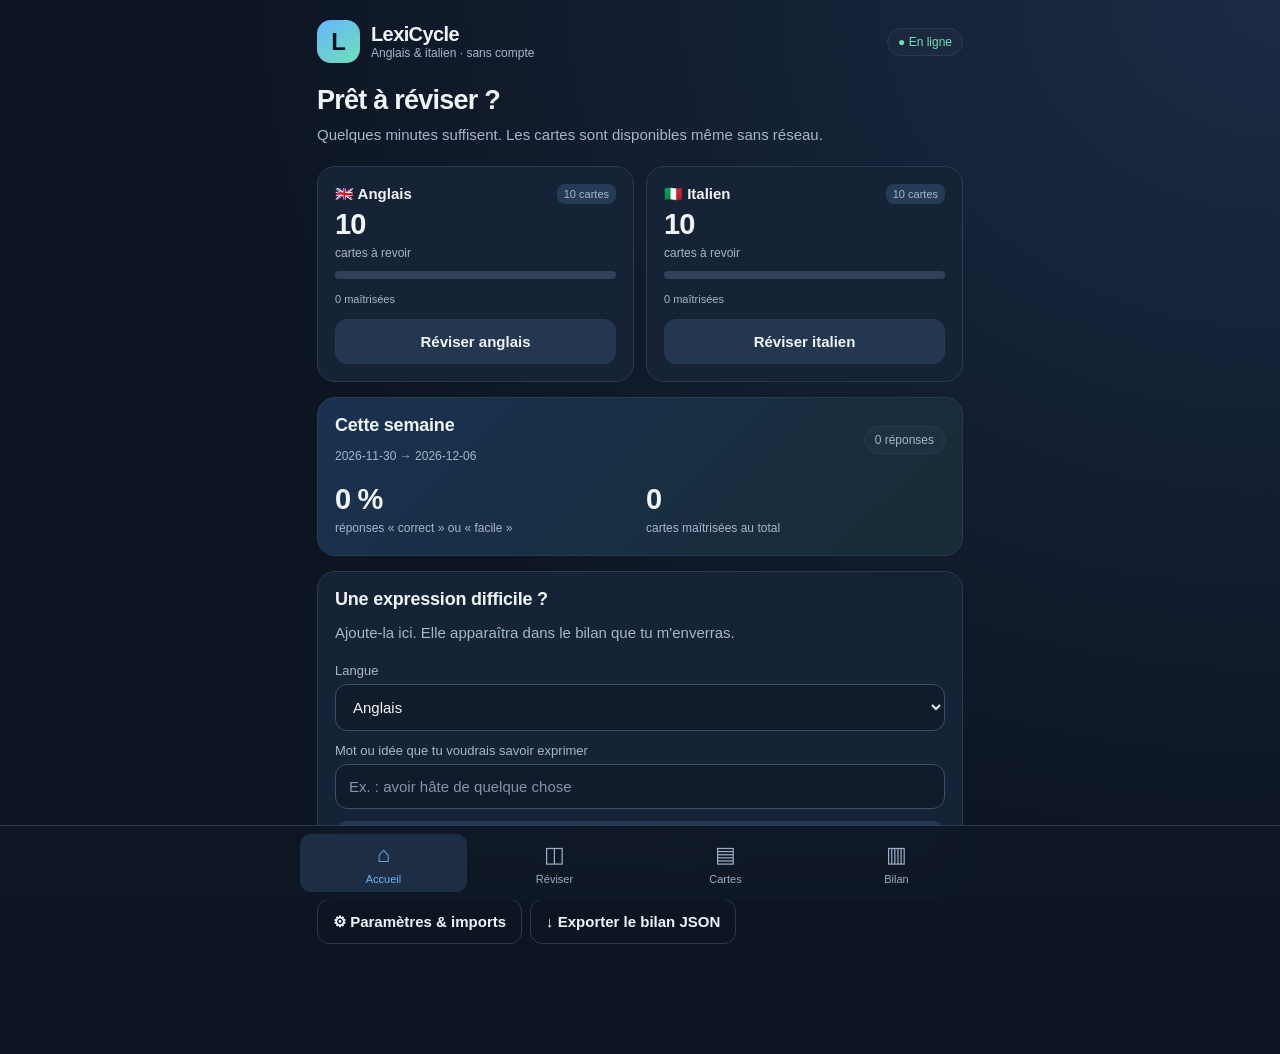
==== index.html @ ca21e8fa "V1" ====
<!doctype html>
<html lang="fr">
<head>
<meta charset="utf-8">
<meta name="viewport"
 content="width=device-width,initial-scale=1,viewport-fit=cover">
<meta name="theme-color" content="#0d1523">
<meta name="apple-mobile-web-app-capable" content="yes">
<meta name="apple-mobile-web-app-title" content="LexiCycle">
<meta name="lexicycle-version" content="1.2-autonome">

<link rel="manifest" href="./manifest.webmanifest">
<link rel="apple-touch-icon"
 href="./icons/apple-touch-icon.png">

<title>LexiCycle</title>

<style>
:root{color-scheme:dark;--bg:#0d1523;--panel:#162235;--panel2:#1d2b40;--line:#2b3a50;--text:#f1f5fa;--muted:#a7b6ca;--en:#66b5ff;--it:#6fe0b7;--gold:#f2c875;--red:#ff9198;--radius:18px;font-family:-apple-system,BlinkMacSystemFont,"Segoe UI",sans-serif}
*{box-sizing:border-box}html{min-height:100%;background:var(--bg)}body{margin:0;min-height:100vh;color:var(--text);background:radial-gradient(ellipse at top right,#1b2b44 0%,var(--bg) 58%);font-size:15px;-webkit-tap-highlight-color:transparent}button,input,textarea,select{font:inherit}button{cursor:pointer}button:disabled{opacity:.45;cursor:not-allowed}a{color:var(--en)}.loading{text-align:center;padding:80px 12px}.shell{width:min(680px,100%);margin:auto;padding:20px 17px calc(110px + env(safe-area-inset-bottom))}.top{display:flex;align-items:center;justify-content:space-between;gap:12px;margin-bottom:22px}.brand{display:flex;align-items:center;gap:11px}.mark{display:grid;place-items:center;width:43px;height:43px;border-radius:14px;background:linear-gradient(145deg,var(--en),var(--it));color:#0d1523;font-size:24px;font-weight:900}.brand-name{font-size:20px;font-weight:800;letter-spacing:-.6px}.small{font-size:12px;color:var(--muted)}.pill,.tag{border:1px solid var(--line);border-radius:999px;padding:6px 10px;font-size:12px;color:var(--muted);background:rgba(255,255,255,.025)}.pill.online{color:var(--it)}.pill.offline{color:var(--gold)}h1{font-size:27px;letter-spacing:-.75px;line-height:1.15;margin:0 0 8px}h2{font-size:18px;margin:0 0 12px;letter-spacing:-.2px}h3{font-size:15px;margin:0 0 8px}.sub{color:var(--muted);line-height:1.5;margin:0 0 19px}.card{border:1px solid var(--line);border-radius:var(--radius);background:var(--panel);padding:17px;margin-bottom:15px}.card.soft{background:var(--panel2)}.card.accent{background:linear-gradient(135deg,#1a3151,#172c35)}.row{display:flex;align-items:center;justify-content:space-between;gap:10px}.row.wrap{flex-wrap:wrap}.stack{display:grid;gap:10px}.grid2{display:grid;grid-template-columns:repeat(2,minmax(0,1fr));gap:12px}.metric{font-size:29px;font-weight:800;letter-spacing:-.8px;margin:4px 0}.caption{font-size:12px;color:var(--muted);line-height:1.45}.muted{color:var(--muted)}.en{color:var(--en)}.it{color:var(--it)}.gold{color:var(--gold)}.danger{color:var(--red)}.mt{margin-top:14px}.mb{margin-bottom:14px}.progress{height:8px;border-radius:999px;background:#314158;overflow:hidden;margin-top:9px}.progress>div{height:100%;border-radius:999px;background:linear-gradient(90deg,var(--en),var(--it));transition:width .25s}.btn{display:inline-flex;justify-content:center;align-items:center;gap:8px;border:1px solid var(--line);border-radius:12px;padding:12px 15px;background:#243751;color:var(--text);font-weight:700;text-decoration:none;min-height:45px}.btn.primary{background:linear-gradient(105deg,#66b5ff,#70d9bc);border:0;color:#102033}.btn.ghost{background:transparent}.btn.red{border-color:#70404a;color:var(--red);background:#311d29}.btn.full{width:100%}.btn.small{padding:8px 10px;min-height:34px;font-size:12px;border-radius:9px}.seg{display:flex;gap:5px;background:#111d2e;border:1px solid var(--line);padding:5px;border-radius:14px;margin-bottom:16px}.seg button{flex:1;border:0;border-radius:10px;background:none;color:var(--muted);font-size:13px;font-weight:650;padding:10px 4px}.seg button.active{background:#2d435e;color:var(--text)}.nav{position:fixed;z-index:20;bottom:0;left:0;right:0;display:flex;justify-content:center;background:rgba(15,23,37,.96);border-top:1px solid var(--line);padding:8px max(9px,env(safe-area-inset-left)) calc(8px + env(safe-area-inset-bottom)) max(9px,env(safe-area-inset-right));backdrop-filter:blur(18px)}.nav-inner{width:min(680px,100%);display:grid;grid-template-columns:repeat(4,1fr);gap:4px}.nav button{border:0;background:none;color:#9dafc6;display:grid;justify-items:center;gap:3px;padding:7px 1px;font-size:11px;border-radius:11px}.nav button.active{color:var(--en);background:#1c2d44}.nav .ni{font-size:22px;line-height:1.3}.study-front{display:grid;place-items:center;text-align:center;min-height:240px;border:1px solid #40556f;background:linear-gradient(145deg,#243959,#1c3047);padding:26px 17px;border-radius:20px;margin-bottom:15px}.study-front .prompt{font-size:clamp(21px,5.5vw,29px);font-weight:780;line-height:1.3;overflow-wrap:anywhere}.study-front .answer{font-size:clamp(19px,5vw,26px);font-weight:730;color:var(--it);line-height:1.3}.example{font-style:italic;color:var(--muted);font-size:14px;line-height:1.5}.rating{display:grid;grid-template-columns:repeat(4,1fr);gap:7px}.rating button{min-height:56px;padding:6px 2px;display:grid;place-items:center;gap:3px;font-size:12px}.rating .r0{border-color:#b15d66;color:#ffc4c5}.rating .r1{border-color:#9c774d;color:#ffe0a4}.rating .r2{border-color:#467cba;color:#cbe6ff}.rating .r3{border-color:#409278;color:#b8f8df}input,textarea,select{display:block;width:100%;background:#101b2c;border:1px solid #3a506c;color:var(--text);border-radius:12px;padding:13px;outline:none}input:focus,textarea:focus,select:focus{border-color:var(--en)}input::placeholder,textarea::placeholder{color:#8495ab}textarea{resize:vertical;min-height:70px}label{display:block;font-size:13px;color:var(--muted);margin-bottom:6px}.field{margin:0 0 12px}.list-card{padding:12px 0;border-bottom:1px solid var(--line);display:flex;gap:10px;justify-content:space-between;align-items:flex-start}.list-card:last-child{border-bottom:0}.list-card strong{display:block;font-size:14px}.list-card .caption{margin-top:4px}.badge{font-size:11px;border-radius:8px;padding:4px 7px;background:#263b55;color:var(--muted);white-space:nowrap}.bar{height:7px;background:#34465b;border-radius:10px;overflow:hidden;margin-top:6px}.bar>div{height:100%;background:var(--it)}.notice{font-size:13px;line-height:1.55;color:var(--muted);border-left:3px solid #5b91b9;padding:7px 11px;background:#17263a;border-radius:0 9px 9px 0;margin:12px 0}.notice.success{border-left-color:var(--it)}.notice.error{border-left-color:var(--red);color:#ffc3c8}.empty{text-align:center;padding:40px 14px;color:var(--muted)}.empty strong{display:block;color:var(--text);margin-bottom:9px}.thin{border:0;border-top:1px solid var(--line);margin:15px 0}.actions{display:flex;flex-wrap:wrap;gap:8px}.spaced{margin-bottom:20px}.spaced p{line-height:1.6;margin:7px 0 0}.tiny{font-size:11px;color:var(--muted)}code{background:#26384d;padding:2px 5px;border-radius:4px;font-size:12px}.file-input{display:none}button:focus-visible{outline:2px solid var(--en);outline-offset:3px}@media (max-width:390px){.shell{padding-left:12px;padding-right:12px}.card{padding:14px}.rating{gap:4px}.rating button{font-size:11px}.brand-name{font-size:18px}}

</style>
</head>

<body>
<div id="app">
 <main class="loading">Ouverture de LexiCycle…</main>
</div>

<script>
(function () {
  function report(message) {
    var area = document.getElementById('app');

    if (!area ||
        area.textContent.indexOf(
          'Ouverture de LexiCycle'
        ) === -1) return;

    area.innerHTML =
      '<main style="font-family:system-ui;' +
      'margin:auto;padding:26px;max-width:600px;' +
      'color:#f1f5fa">' +
      '<h1>Démarrage impossible</h1>' +
      '<p id="lexi-error"></p>' +
      "<p>Les données locales n'ont pas été effacées.</p>" +
      '</main>';

    document.getElementById(
      'lexi-error'
    ).textContent = message;
  }

  window.addEventListener('error', function(e) {
    report(
      'Erreur JavaScript : ' +
      (e.message || 'inconnue')
    );
  });

  window.addEventListener(
    'unhandledrejection',
    function(e) {
      report(
        'Erreur : ' +
        String(
          (e.reason && e.reason.message) ||
          e.reason || 'inconnue'
        )
      );
    }
  );

  setTimeout(function() {
    report(
      "L'application ne s'est pas initialisée."
    );
  }, 22000);
}());
</script>

<script>
'use strict';
// LexiCycle : aucun appel API, compte, analytique, traceur ni synchronisation.
// Les cartes et les réponses sont conservées UNIQUEMENT dans IndexedDB.
const DB_NAME = 'lexicycle-db';
const DB_VERSION = 1;
const STATE_KEY = 'state';
const SCHEMA = 1;
const LANG = {en:'Anglais',it:'Italien'};
let db, state, screen = 'home', langFilter = 'all', studyCardId = null;
let revealed = false, typedAnswer = '', searchText = '', editId = null, flash = null;
const root = document.getElementById('app');
const stamp = () => new Date().toISOString();
const now = () => Date.now();
const idGen = () => globalThis.crypto?.randomUUID?.() || `card-${Date.now()}-${Math.random().toString(36).slice(2)}`;
const esc = s => String(s ?? '').replace(/[&<>"']/g, c => ({'&':'&amp;','<':'&lt;','>':'&gt;','"':'&quot;',"'":'&#39;'}[c]));
const localDay = d => { const x = new Date(d); return `${x.getFullYear()}-${String(x.getMonth()+1).padStart(2,'0')}-${String(x.getDate()).padStart(2,'0')}`; };
function monday(d=new Date()) { const x=new Date(d); x.setHours(0,0,0,0); x.setDate(x.getDate()-(x.getDay()+6)%7); return x; }
const daysTo = ts => ts <= now() ? 'À revoir' : new Date(ts).toLocaleDateString('fr-CH',{day:'2-digit',month:'short'});
function startupTimeout(promise, ms, operation) {
  return Promise.race([
    promise,
    new Promise((_, reject) =>
      setTimeout(() =>
        reject(new Error(operation + ' : délai dépassé.')),
        ms
      )
    )
  ]);
}
function openDB() { return new Promise((resolve,reject)=>{
  const req=indexedDB.open(DB_NAME,DB_VERSION);
  req.onupgradeneeded=()=>{ if(!req.result.objectStoreNames.contains('storage')) req.result.createObjectStore('storage'); };
  req.onsuccess=()=>resolve(req.result);
  req.onerror=()=>reject(req.error);
}); }
function dbGet(key) { return new Promise((resolve,reject)=>{
  const req=db.transaction('storage','readonly').objectStore('storage').get(key);
  req.onsuccess=()=>resolve(req.result); req.onerror=()=>reject(req.error);
}); }
let writeQueue=Promise.resolve();
function save() {
  const snapshot=structuredClone(state);
  writeQueue=writeQueue.catch(()=>{}).then(()=>new Promise((resolve,reject)=>{
    const tx=db.transaction('storage','readwrite'); tx.objectStore('storage').put(snapshot,STATE_KEY);
    tx.oncomplete=resolve; tx.onerror=()=>reject(tx.error); tx.onabort=()=>reject(tx.error);
  }));
  return writeQueue.catch(e=>{ tell(`Échec de sauvegarde : ${e.message}`,true); throw e; });
}
function createCard(x, created=stamp()) {
  return {id:x.id||idGen(),language:x.language,front:x.front.trim(),back:x.back.trim(),example:(x.example||'').trim(),topic:(x.topic||'Général').trim(),
    createdAt:created,dueAt:0,intervalDays:0,ease:2.5,repetitions:0,lapses:0,lastReviewedAt:null,suspended:false};
}
const starter = [
  ['en','J’avais l’habitude de…','I used to…','I used to play football.','Expressions'],
  ['en','J’aimerais…','I would like to…','I would like to learn Italian.','Expressions'],
  ['en','Ça dépend de…','It depends on…','It depends on the situation.','Expressions'],
  ['en','À mon avis…','In my opinion…','In my opinion, practice matters.','Argumentation'],
  ['en','Même si…','Even though…','Even though it is difficult, I will try.','Connecteurs'],
  ['en','En revanche…','However…','However, there is another problem.','Connecteurs'],
  ['en','Travailler dur','To work hard','You have to work hard.','Expressions'],
  ['en','S’améliorer grâce à la pratique','To improve through practice','You can improve through practice.','Expressions'],
  ['en','Je fais du sport','I do sports','I do sports in my free time.','Vie quotidienne'],
  ['en','J’ai étudié','I have studied','I have studied English for years.','Grammaire'],
  ['it','À mon avis…','Secondo me…','Secondo me, è una buona idea.','Argumentation'],
  ['it','J’aime faire…','Mi piace fare…','Mi piace fare sport.','Vie quotidienne'],
  ['it','Je joue d’un instrument','Suono uno strumento','Suono uno strumento musicale.','Vie quotidienne'],
  ['it','Quand j’étais petit…','Quando ero piccolo…','Quando ero piccolo, giocavo a calcio.','Grammaire'],
  ['it','Même si…','Anche se…','Anche se sono stanco, studio.','Connecteurs'],
  ['it','Cependant…','Tuttavia…','Tuttavia, ci sono dei problemi.','Connecteurs'],
  ['it','J’aimerais…','Vorrei…','Vorrei imparare una lingua.','Expressions'],
  ['it','Je dois étudier','Devo studiare','Domani devo studiare.','Vie quotidienne'],
  ['it','Je préfère…','Preferisco…','Preferisco studiare da solo.','Expressions'],
  ['it','J’ai besoin de…','Ho bisogno di…','Ho bisogno di più tempo.','Expressions']
];
function initialState() { return {
  schemaVersion:SCHEMA,createdAt:stamp(),lastPlanWeek:localDay(monday()),
  cards:starter.map((c,i)=>createCard({id:`starter-${c[0]}-${i}`,language:c[0],front:c[1],back:c[2],example:c[3],topic:c[4]})),
  history:[],requests:[],planHistory:[],preferences:{dailyTarget:15}
}; }
function selectedCards() { return state.cards.filter(c=>langFilter==='all'||c.language===langFilter); }
function dueCards() { return selectedCards().filter(c=>!c.suspended && Number(c.dueAt||0)<=now()).sort((a,b)=>{
  // Les cartes déjà étudiées dues aujourd'hui passent avant les nouvelles.
  const aNew=a.repetitions===0 ? 1:0, bNew=b.repetitions===0 ? 1:0;
  return aNew-bNew || a.dueAt-b.dueAt || a.createdAt.localeCompare(b.createdAt);
}); }
const mastered = c => c.repetitions>=3 && c.intervalDays>=21;
function weeklyHistory() { const start=monday().getTime(); return state.history.filter(h=>Date.parse(h.at)>=start); }
function statsFor(code='all') {
  const cards=state.cards.filter(c=>code==='all'||c.language===code);
  const h=weeklyHistory().filter(e=>code==='all'||e.language===code);
  const success=h.filter(e=>e.rating>=2).length;
  return {cards:cards.filter(c=>!c.suspended).length,due:cards.filter(c=>!c.suspended&&c.dueAt<=now()).length,
    mastered:cards.filter(c=>!c.suspended&&mastered(c)).length,reviews:h.length,success,successRate:h.length?Math.round(100*success/h.length):0,
    newCards:cards.filter(c=>c.repetitions===0&&!c.suspended).length};
}
function tell(message,error=false) { flash={message,error}; render(); }
function eWeek() { const x=monday(); x.setDate(x.getDate()+6); return localDay(x); }
const iconFor = code => code==='en'?'🇬🇧':'🇮🇹';
function segment() { return `<div class="seg" role="group" aria-label="Langue">
  <button data-language="all" class="${langFilter==='all'?'active':''}">Toutes</button>
  <button data-language="en" class="${langFilter==='en'?'active':''}">🇬🇧 Anglais</button>
  <button data-language="it" class="${langFilter==='it'?'active':''}">🇮🇹 Italien</button></div>`; }
function layout(content) {
  root.innerHTML=`<div class="shell"><header class="top"><div class="brand"><div class="mark">L</div><div><div class="brand-name">LexiCycle</div><div class="small">Anglais & italien · sans compte</div></div></div><span class="pill ${navigator.onLine?'online':'offline'}" id="networkStatus">${navigator.onLine?'● En ligne':'● Hors ligne'}</span></header>
  ${flash?`<div class="notice ${flash.error?'error':'success'}">${esc(flash.message)}</div>`:''}
  ${content}</div><nav class="nav"><div class="nav-inner">
  ${[['home','⌂','Accueil'],['study','◫','Réviser'],['library','▤','Cartes'],['stats','▥','Bilan']].map(([name,ico,label])=>`<button data-screen="${name}" class="${screen===name?'active':''}" aria-label="${label}"><span class="ni">${ico}</span>${label}</button>`).join('')}
  </div></nav>`;
}
function render() {
  if (!state) return;
  const content=screen==='editor' ? editorView(state.cards.find(x=>x.id===editId)) : ({home:homeView,study:studyView,library:libraryView,stats:statsView,settings:settingsView}[screen]?.()||homeView());
  layout(content);
}
function homeView() {
  const en=statsFor('en'),it=statsFor('it'),all=statsFor();
  return `<h1>Prêt à réviser ?</h1><p class="sub">Quelques minutes suffisent. Les cartes sont disponibles même sans réseau.</p>
  <div class="grid2">
    ${[['en',en],['it',it]].map(([code,s])=>`<div class="card"><div class="row"><strong>${iconFor(code)} ${LANG[code]}</strong><span class="badge">${s.cards} cartes</span></div><div class="metric">${s.due}</div><div class="caption">cartes à revoir</div><div class="progress"><div style="width:${s.cards?Math.round(s.mastered/s.cards*100):0}%"></div></div><div class="tiny mt">${s.mastered} maîtrisées</div><button class="btn full mt" data-start="${code}" ${s.due?'':'disabled'}>Réviser ${LANG[code].toLowerCase()}</button></div>`).join('')}
  </div>
  <div class="card accent"><div class="row"><div><h2>Cette semaine</h2><div class="caption">${esc(localDay(monday()))} → ${esc(eWeek())}</div></div><span class="pill">${all.reviews} réponses</span></div>
  <div class="grid2 mt"><div><div class="metric">${all.successRate} %</div><div class="caption">réponses « correct » ou « facile »</div></div><div><div class="metric">${all.mastered}</div><div class="caption">cartes maîtrisées au total</div></div></div></div>
  <div class="card"><h2>Une expression difficile ?</h2><p class="sub">Ajoute-la ici. Elle apparaîtra dans le bilan que tu m'enverras.</p>
    <form id="quickRequest"><div class="field"><label for="requestLanguage">Langue</label><select name="language" id="requestLanguage"><option value="en">Anglais</option><option value="it">Italien</option></select></div>
    <div class="field"><label for="requestText">Mot ou idée que tu voudrais savoir exprimer</label><input id="requestText" name="text" maxlength="300" required placeholder="Ex. : avoir hâte de quelque chose"></div>
    <button class="btn full" type="submit">Ajouter à mes difficultés</button></form></div>
  <div class="actions"><button class="btn ghost" data-screen="settings">⚙ Paramètres & imports</button><button class="btn ghost" data-action="downloadReport">↓ Exporter le bilan JSON</button></div>`;
}
function studyView() {
  const options=dueCards();
  let card=state.cards.find(c=>c.id===studyCardId);
  if (!card || card.suspended || card.dueAt>now() || (langFilter!=='all'&&card.language!==langFilter)) { card=options[0];studyCardId=card?.id||null;revealed=false;typedAnswer=''; }
  return `<h1>Réviser</h1><p class="sub">Lis le français, retrouve la phrase dans la langue choisie, puis évalue ta réponse.</p>${segment()}
  ${card?`<div class="row mb"><span class="pill">${iconFor(card.language)} ${LANG[card.language]}</span><span class="pill">${options.length} carte${options.length>1?'s':''} à revoir</span></div>
    <div class="study-front"><div><div class="caption mb">FRANÇAIS → ${card.language==='en'?'ANGLAIS':'ITALIEN'}</div><div class="prompt">${esc(card.front)}</div>
    ${revealed?`<hr class="thin"><div class="answer">${esc(card.back)}</div>${card.example?`<p class="example">${esc(card.example)}</p>`:''}`:''}</div></div>
    ${!revealed?`<div class="field"><label for="attempt">Ta proposition (facultatif, non envoyée)</label><input autocomplete="off" autocapitalize="sentences" id="attempt" placeholder="Écris ou formule ta réponse mentalement…" value="${esc(typedAnswer)}"></div>
    <button class="btn primary full" data-action="reveal">Voir la réponse</button>`:
    `${typedAnswer?`<div class="notice">Ta proposition : <strong>${esc(typedAnswer)}</strong></div>`:''}
     <div class="caption mb">Évalue ta réponse. Une faute importante = « difficile » ou « à revoir ».</div>
     <div class="rating">
       <button class="btn r0" data-rate="0">↻<span>Oublié</span></button>
       <button class="btn r1" data-rate="1">◔<span>Difficile</span></button>
       <button class="btn r2" data-rate="2">✓<span>Correct</span></button>
       <button class="btn r3" data-rate="3">★<span>Facile</span></button>
     </div>`}
    <div class="caption mt">${esc(card.topic)} · ${card.repetitions?'Déjà revue':'Nouvelle carte'}. Raccourcis clavier : espace, puis touches 1–4.</div>`:
   `<div class="card empty"><div style="font-size:38px">✓</div><strong>Aucune carte à revoir pour le moment</strong>La répétition espacée choisira les prochaines dates.<div class="mt"><button class="btn" data-screen="home">Retour à l’accueil</button></div></div>`}`;
}
function libraryView() {
  let cards=selectedCards().filter(c=>`${c.front} ${c.back} ${c.topic}`.toLocaleLowerCase().includes(searchText.toLocaleLowerCase())).sort((a,b)=>b.createdAt.localeCompare(a.createdAt));
  return `<h1>Bibliothèque</h1><p class="sub">Tes cartes ne disparaissent pas après une semaine. Elles restent disponibles pour les prochaines révisions.</p>
  ${segment()}<div class="field"><label for="search">Rechercher une carte</label><input id="search" placeholder="Mot, traduction ou thème…" value="${esc(searchText)}"></div>
  <div class="actions mb"><button class="btn primary" data-action="newCard">+ Ajouter une carte</button><button class="btn ghost" data-screen="settings">Importer des cartes</button></div>
  <div class="card"><div class="row"><h2>Mes cartes</h2><span class="pill">${cards.length}</span></div>
  ${cards.length?cards.map(c=>`<div class="list-card"><div style="min-width:0"><strong>${iconFor(c.language)} ${esc(c.front)}</strong><div class="caption">${esc(c.back)}</div><div class="caption">${esc(c.topic)} · ${c.suspended?'Suspendue':mastered(c)?'Maîtrisée':c.repetitions?'Prochaine : '+daysTo(c.dueAt):'Nouvelle'}</div></div><button class="btn small ghost" data-edit="${esc(c.id)}">Modifier</button></div>`).join(''):'<div class="empty">Aucune carte trouvée.</div>'}</div>`;
}
function statsView() {
  const all=statsFor(), en=statsFor('en'),it=statsFor('it');
  const top=state.cards.map(c=>{
    const h=state.history.filter(x=>x.cardId===c.id);
    const fail=h.filter(x=>x.rating===0||x.rating===1).length;
    return {c,fail,total:h.length};
  }).filter(x=>x.fail).sort((a,b)=>b.fail-a.fail || b.total-a.total).slice(0,8);
  const dayCounts=Array.from({length:7},(_,i)=>{const x=monday();x.setDate(x.getDate()+i);return {day:['L','M','M','J','V','S','D'][i],count:weeklyHistory().filter(h=>localDay(h.at)===localDay(x)).length};});
  return `<h1>Résultats & exports</h1><p class="sub">Statistiques calculées sur cet appareil et bilan pour ChatGPT.</p>
  <div class="grid2"><div class="card"><div class="caption">Réponses cette semaine</div><div class="metric">${all.reviews}</div></div><div class="card"><div class="caption">Réussite cette semaine</div><div class="metric">${all.successRate} %</div></div></div>
  <div class="card"><h2>Activité depuis lundi</h2><div class="row" style="align-items:end;gap:8px;height:90px">${dayCounts.map(d=>`<div style="flex:1;text-align:center"><div class="bar" style="height:62px;display:flex;align-items:end"><div style="width:100%;height:${d.count?Math.max(8,Math.round(d.count/Math.max(1,...dayCounts.map(x=>x.count))*100)):0}%"></div></div><div class="tiny mt">${d.day}</div><div class="tiny">${d.count}</div></div>`).join('')}</div></div>
  <div class="grid2">${[['en',en],['it',it]].map(([code,s])=>`<div class="card"><h3>${iconFor(code)} ${LANG[code]}</h3><div class="caption">${s.cards} actives · ${s.mastered} maîtrisées</div><div class="metric">${s.successRate} %</div><div class="caption">${s.reviews} réponses cette semaine</div></div>`).join('')}</div>
  <div class="card"><h2>Expressions les plus difficiles</h2>${top.length?top.map(x=>`<div class="list-card"><div><strong>${iconFor(x.c.language)} ${esc(x.c.front)}</strong><div class="caption">${esc(x.c.back)}</div></div><span class="badge">${x.fail} difficulté${x.fail>1?'s':''}</span></div>`).join(''):'<p class="caption">Aucune difficulté enregistrée pour le moment.</p>'}</div>
  <div class="card accent"><h2>Fin de semaine : échange avec ChatGPT</h2><p class="sub">Ce fichier comprend toutes tes cartes, les réponses et l’historique complet. Garde-le dans Fichiers sur ton iPhone.</p>
  <div class="stack"><button class="btn primary full" data-action="downloadReport">↓ Exporter le bilan hebdomadaire JSON</button><button class="btn" data-action="copyReport">Copier le bilan JSON</button><button class="btn ghost" data-screen="settings">Importer la semaine suivante</button></div></div>`;
}
function settingsView() {
  return `<h1>Paramètres & sauvegardes</h1><p class="sub">Aucune donnée n'est envoyée automatiquement. Tout reste enregistré sur cet appareil.</p>
  <div class="card"><h2>Ajouter la semaine suivante</h2><p class="caption">Importe un fichier JSON fourni par ChatGPT. Les cartes existantes, les statistiques et les intervalles de révision sont préservés.</p>
    <div class="stack mt"><button class="btn primary full" data-action="importPlan">↑ Importer un programme hebdomadaire</button>
    <button class="btn ghost full" data-action="downloadExample">↓ Exemple du format attendu</button></div></div>
  <div class="card"><h2>Sauvegarde complète</h2><p class="caption">Export autonome contenant toutes les cartes, réponses, statistiques et demandes. À conserver dans Fichiers ou un dossier personnel de ton choix.</p>
    <div class="stack mt"><button class="btn full" data-action="downloadBackup">↓ Sauvegarder toutes les données</button><button class="btn ghost full" data-action="restoreBackup">↑ Restaurer une sauvegarde JSON</button></div>
    <div class="notice">Restaurer une sauvegarde remplace les données actuellement présentes. L'application demandera une confirmation.</div></div>
  <div class="card"><h2>Confidentialité et fonctionnement</h2><div class="stack caption"><div>✓ Stockage local IndexedDB, sans compte.</div><div>✓ Révisions possibles hors connexion après installation.</div><div>✓ Aucune connexion à ChatGPT depuis l'application.</div><div>✓ Export et import JSON uniquement à ton initiative.</div><div>⚠ Si Safari efface les données de ce site, la sauvegarde JSON est nécessaire pour restaurer tes progrès.</div></div></div>
  <div class="card"><h2>Gestion</h2><div class="caption mb">${state.cards.length} cartes enregistrées, ${state.history.length} réponses historisées.</div><button class="btn red" data-action="eraseAll">Effacer les données locales</button></div>
  <input class="file-input" type="file" accept=".json,application/json" id="planInput">
  <input class="file-input" type="file" accept=".json,application/json" id="backupInput">`;
}
function editorView(card) {
 const c=card||{language:langFilter==='it'?'it':'en',front:'',back:'',example:'',topic:'Général'};
 return `<h1>${card?'Modifier':'Nouvelle'} carte</h1><p class="sub">Les informations sont conservées uniquement sur ton appareil.</p>
  <div class="card"><form id="cardForm"><div class="field"><label>Langue</label><select name="language" ${card?'disabled':''}><option value="en" ${c.language==='en'?'selected':''}>Anglais</option><option value="it" ${c.language==='it'?'selected':''}>Italien</option></select></div>
  <div class="field"><label>Expression française</label><input required maxlength="250" name="front" value="${esc(c.front)}" placeholder="Je suis impatient de…"></div>
  <div class="field"><label>Traduction</label><input required maxlength="250" name="back" value="${esc(c.back)}" placeholder="I am looking forward to…"></div>
  <div class="field"><label>Phrase d’exemple (facultatif)</label><textarea name="example" maxlength="500">${esc(c.example)}</textarea></div>
  <div class="field"><label>Thème</label><input required maxlength="100" name="topic" value="${esc(c.topic)}"></div>
  <div class="actions"><button class="btn primary" type="submit">Enregistrer</button><button class="btn ghost" type="button" data-action="cancelEdit">Annuler</button></div></form>
  ${card?`<hr class="thin"><button class="btn ${card.suspended?'ghost':'red'}" data-action="toggleSuspend">${card.suspended?'Réactiver la carte':'Suspendre cette carte'}</button><p class="caption">Suspendre ne supprime ni la carte ni son historique.</p>`:''}</div>`;
}
function ratingCard(rating) {
  const c=state.cards.find(x=>x.id===studyCardId);
  if(!c || !revealed || rating<0 || rating>3) return;
  const oldInterval=Number(c.intervalDays)||0;
  if(rating===0) { c.repetitions=0;c.lapses++;c.ease=Math.max(1.3,c.ease-.2);c.intervalDays=0;c.dueAt=now()+10*60*1000; }
  else if(rating===1) { c.repetitions++;c.ease=Math.max(1.3,c.ease-.12);c.intervalDays=Math.max(1,Math.round(oldInterval?oldInterval*1.2:1));c.dueAt=now()+c.intervalDays*86400000; }
  else if(rating===2) { c.repetitions++;c.intervalDays=oldInterval===0?1:c.repetitions===2?3:Math.max(2,Math.round(oldInterval*c.ease));c.dueAt=now()+c.intervalDays*86400000; }
  else {c.repetitions++;c.ease=Math.min(3.1,c.ease+.12);c.intervalDays=oldInterval===0?4:Math.max(4,Math.round(oldInterval*(c.ease+.3)));c.dueAt=now()+c.intervalDays*86400000;}
  c.lastReviewedAt=stamp();state.history.push({id:idGen(),cardId:c.id,language:c.language,rating,at:c.lastReviewedAt,intervalDays:c.intervalDays});
  studyCardId=null;revealed=false;typedAnswer='';save();render();
}
function weeklyReport() {
 const a=statsFor(),en=statsFor('en'),it=statsFor('it');
 return {kind:'lexicycle-weekly-report',schemaVersion:SCHEMA,generatedAt:stamp(),weekStart:localDay(monday()),weekEnd:eWeek(),lastPlanWeek:state.lastPlanWeek,
  summary:{all:a,en,it,ratings:weeklyHistory().reduce((o,h)=>(o[['forgot','hard','good','easy'][h.rating]]++,o),{forgot:0,hard:0,good:0,easy:0})},
  recentDifficulties:state.cards.filter(c=>c.lapses>0).sort((a,b)=>b.lapses-a.lapses).slice(0,20).map(c=>({id:c.id,language:c.language,front:c.front,back:c.back,lapses:c.lapses,repetitions:c.repetitions})),
  requests:state.requests,planHistory:state.planHistory,
  // Snapshot complet : cette seule exportation permet de restaurer le contexte sans ancien chat.
  fullSnapshot:structuredClone(state),
  instructionsForChatGPT:'Analyse mes difficultés et génère un fichier lexicycle-weekly-plan version 1. Garde les identifiants des cartes existantes, ajoute 10 expressions max par langue selon mes besoins et utilise updates pour corriger les cartes existantes. Ne modifie pas mes statistiques.'};
}
const backupObject=()=>({kind:'lexicycle-full-backup',schemaVersion:SCHEMA,generatedAt:stamp(),data:structuredClone(state)});
function downloadJSON(data,prefix) {
 const json=JSON.stringify(data,null,2);const blob=new Blob([json],{type:'application/json;charset=utf-8'});const url=URL.createObjectURL(blob);
 const a=document.createElement('a');a.href=url;a.download=`${prefix}-${localDay(new Date())}.json`;document.body.appendChild(a);a.click();a.remove();setTimeout(()=>URL.revokeObjectURL(url),30000);
}
function planExample() {
 return {kind:'lexicycle-weekly-plan',schemaVersion:SCHEMA,weekStart:localDay(monday()),
  cards:[{id:'en-w02-example-001',language:'en',front:'J’ai hâte de…',back:'I am looking forward to…',example:'I am looking forward to the concert.',topic:'Expressions'}],
  updates:[{id:'starter-en-0',example:'I used to play the piano.'}],notes:'Les mêmes IDs ne sont jamais recréés. Les mises à jour conservent la progression.'};
}
function isString(x,max=500) {return typeof x==='string'&&x.trim().length>0&&x.length<=max;}
function validateState(x) {
 if(!x||x.schemaVersion!==SCHEMA||!Array.isArray(x.cards)||!Array.isArray(x.history)||!Array.isArray(x.requests)||!Array.isArray(x.planHistory)||x.cards.length>50000||x.history.length>500000)throw Error('Sauvegarde incompatible ou incomplète.');
 const ids=new Set();for(const c of x.cards){
  if(!isString(c.id,140)||ids.has(c.id)||!LANG[c.language]||!isString(c.front,250)||!isString(c.back,250)||typeof c.dueAt!=='number')throw Error('Une carte de la sauvegarde est invalide.');
  ids.add(c.id);
 }
 for(const h of x.history)if(!isString(h.cardId,140)||!isString(h.at,50)||!LANG[h.language]||![0,1,2,3].includes(h.rating))throw Error('Historique invalide.');
 return x;
}
function validatePlan(x) {
 if(!x||x.kind!=='lexicycle-weekly-plan'||x.schemaVersion!==SCHEMA||!isString(x.weekStart,12)||!/^\d{4}-\d{2}-\d{2}$/.test(x.weekStart)||!Array.isArray(x.cards)||!Array.isArray(x.updates)||x.cards.length>400||x.updates.length>400)throw Error('Format de programme JSON invalide.');
 for(const c of x.cards){if(!isString(c.id,140)||!LANG[c.language]||!isString(c.front,250)||!isString(c.back,250)|| (c.example!=null&&typeof c.example!=='string')||(c.topic!=null&&typeof c.topic!=='string'))throw Error('Une nouvelle carte est invalide.');}
 for(const u of x.updates){if(!isString(u.id,140)||!['front','back','example','topic','suspended'].every(k=>u[k]===undefined|| (k==='suspended'?typeof u[k]==='boolean':typeof u[k]==='string'))|| (u.front!==undefined&&!isString(u.front,250))||(u.back!==undefined&&!isString(u.back,250)))throw Error('Mise à jour de carte invalide.');}
 return x;
}
async function handlePlan(data) {
 const plan=validatePlan(data);const seen=new Set(), actions=[];
 for(const c of plan.cards) {
  if(seen.has(c.id))throw Error('Identifiant de carte répété dans le fichier.');seen.add(c.id);
  const existing=state.cards.find(x=>x.id===c.id);
  if(existing&&existing.language!==c.language)throw Error('Identifiant utilisé dans une autre langue.');
  if(!existing)actions.push({kind:'add',card:createCard(c)});
 }
 for(const u of plan.updates){
  const target=state.cards.find(c=>c.id===u.id)||actions.find(a=>a.kind==='add'&&a.card.id===u.id)?.card;
  if(!target)throw Error(`Mise à jour impossible : carte inconnue (${u.id}).`);
  actions.push({kind:'update',targetId:u.id,update:u});
 }
 // Validation complète avant la moindre modification.
 let added=0,changed=0;
 for(const a of actions){
  if(a.kind==='add'){state.cards.push(a.card);added++;}
  else {const c=state.cards.find(x=>x.id===a.targetId);for(const k of ['front','back','example','topic','suspended'])if(a.update[k]!==undefined)c[k]=typeof a.update[k]==='string'?a.update[k].trim():a.update[k];changed++;}
 }
 state.lastPlanWeek=plan.weekStart;
 state.planHistory.push({at:stamp(),weekStart:plan.weekStart,added,changed,notes:typeof plan.notes==='string'?plan.notes.slice(0,300):''});
 await save();tell(`Programme importé : ${added} nouvelle(s) carte(s), ${changed} modification(s). Les révisions précédentes sont conservées.`);
}
async function handleBackup(file) {
 let candidate=file?.kind==='lexicycle-full-backup'?file.data:file?.kind==='lexicycle-weekly-report'?file.fullSnapshot:null;
 if(!candidate)throw Error('Ce fichier n’est pas une sauvegarde LexiCycle ni un bilan complet.');
 candidate=validateState(candidate);
 if(!confirm(`Restaurer ${candidate.cards.length} cartes et ${candidate.history.length} réponses ? Cela REMPLACERA toutes les données locales actuelles.`))return;
 await writeQueue.catch(()=>{});state=structuredClone(candidate);await save();studyCardId=null;editId=null;screen='home';tell('Sauvegarde restaurée avec succès.');
}
async function importFile(inputId,type) {
 const input=document.getElementById(inputId);if(!input)return;
 input.onchange=async()=>{
  const file=input.files?.[0];if(!file)return;
  if(file.size>30*1024*1024){tell('Fichier trop volumineux (maximum 30 Mo).',true);return;}
  try {const json=JSON.parse(await file.text());if(type==='plan')await handlePlan(json);else await handleBackup(json);}
  catch(err){tell(`Import impossible : ${err.message}`,true);}
 };
 input.click();
}
async function actionClick(action) {
 switch(action){
  case 'reveal':revealed=true;render();break;
  case 'newCard':editId=null;screen='editor';renderEditor();break;
  case 'cancelEdit':editId=null;screen='library';render();break;
  case 'toggleSuspend':{
    const c=state.cards.find(x=>x.id===editId);if(c){c.suspended=!c.suspended;await save();renderEditor();}break;
  }
  case 'downloadReport':downloadJSON(weeklyReport(),'LexiCycle-bilan');break;
  case 'downloadBackup':downloadJSON(backupObject(),'LexiCycle-sauvegarde');break;
  case 'downloadExample':downloadJSON(planExample(),'LexiCycle-exemple-programme');break;
  case 'importPlan':await importFile('planInput','plan');break;
  case 'restoreBackup':await importFile('backupInput','backup');break;
  case 'copyReport':{
    try{await navigator.clipboard.writeText(JSON.stringify(weeklyReport(),null,2));tell('Bilan complet copié. Tu peux le coller dans ChatGPT.');}
    catch(_){tell('Copie indisponible. Utilise le bouton « Exporter le bilan JSON ».',true);}break;
  }
  case 'eraseAll':{
    const response=prompt('Pour effacer définitivement toutes les données locales, écris EFFACER. Fais d’abord une sauvegarde.');
    if(response==='EFFACER'){state=initialState();await save();screen='home';tell('Données locales réinitialisées. Les cartes de démarrage sont réinstallées.');}break;
  }
 }
}
function renderEditor(){render();}
document.addEventListener('click',async e=>{
 const btn=e.target.closest('button');if(!btn)return;
 flash=null;
 if(btn.dataset.screen){screen=btn.dataset.screen;editId=null;studyCardId=null;revealed=false;render();window.scrollTo(0,0);return;}
 if(btn.dataset.language){langFilter=btn.dataset.language;studyCardId=null;revealed=false;render();return;}
 if(btn.dataset.start){langFilter=btn.dataset.start;screen='study';studyCardId=null;revealed=false;render();window.scrollTo(0,0);return;}
 if(btn.dataset.edit){editId=btn.dataset.edit;screen='editor';renderEditor();return;}
 if(btn.dataset.rate!==undefined){ratingCard(Number(btn.dataset.rate));return;}
 if(btn.dataset.action)try{await actionClick(btn.dataset.action);}catch(err){tell(`Erreur : ${err.message}`,true);}
});
document.addEventListener('input',e=>{
 if(e.target.id==='attempt')typedAnswer=e.target.value;
 if(e.target.id==='search') {const value=e.target.value;searchText=value;const selection=e.target.selectionStart;render();const input=document.getElementById('search');input?.focus();input?.setSelectionRange(selection,selection);}
});
document.addEventListener('submit',async e=>{
 if(!['quickRequest','cardForm'].includes(e.target.id))return;
 e.preventDefault();const fields=Object.fromEntries(new FormData(e.target).entries());
 if(e.target.id==='quickRequest') {
  if(!isString(fields.text,300))return;
  state.requests.push({id:idGen(),at:stamp(),language:fields.language,text:fields.text.trim(),handled:false});await save();tell('Difficulté enregistrée pour le prochain bilan.');return;
 }
 if(!isString(fields.front,250)||!isString(fields.back,250))return;
 if(editId){const c=state.cards.find(x=>x.id===editId);if(!c)return;
  for(const k of ['front','back','example','topic'])c[k]=(fields[k]||'').trim();
 } else state.cards.push(createCard({language:fields.language,front:fields.front,back:fields.back,example:fields.example,topic:fields.topic}));
 await save();editId=null;screen='library';tell('Carte enregistrée.');
});
document.addEventListener('keydown',e=>{
 if(screen!=='study'||e.target.matches('input,textarea,select')||e.metaKey||e.ctrlKey||e.altKey)return;
 if(e.code==='Space'&&!revealed){e.preventDefault();revealed=true;render();}
 else if(revealed&&['1','2','3','4'].includes(e.key)){e.preventDefault();ratingCard(Number(e.key)-1);}
});
window.addEventListener('online',()=>render());window.addEventListener('offline',()=>render());
(async()=>{
 try{
  if(!('indexedDB' in window))throw Error('IndexedDB indisponible sur ce navigateur.');
  db=await startupTimeout(openDB(), 8000, 'Ouverture du stockage local');
  state=await startupTimeout(dbGet(STATE_KEY), 8000, 'Lecture des données locales');
  if(!state){
    state=initialState();
    await startupTimeout(save(), 8000, 'Création des données locales');
  }
  validateState(state);
  render();
  if('serviceWorker' in navigator)navigator.serviceWorker.register('./sw.js').catch(e=>console.warn('Mode hors ligne non disponible avant installation :',e));
 }catch(error){root.innerHTML=`<main class="shell"><h1>Stockage local indisponible</h1><div class="notice error">${esc(error.message)}</div><p>Ouvre l’application dans Safari normal (pas en navigation privée). Vérifie que le stockage du site est autorisé, puis recharge. Si tu disposes d'une sauvegarde, conserve-la.</p></main>`;}
})();

</script>
</body>
</html>
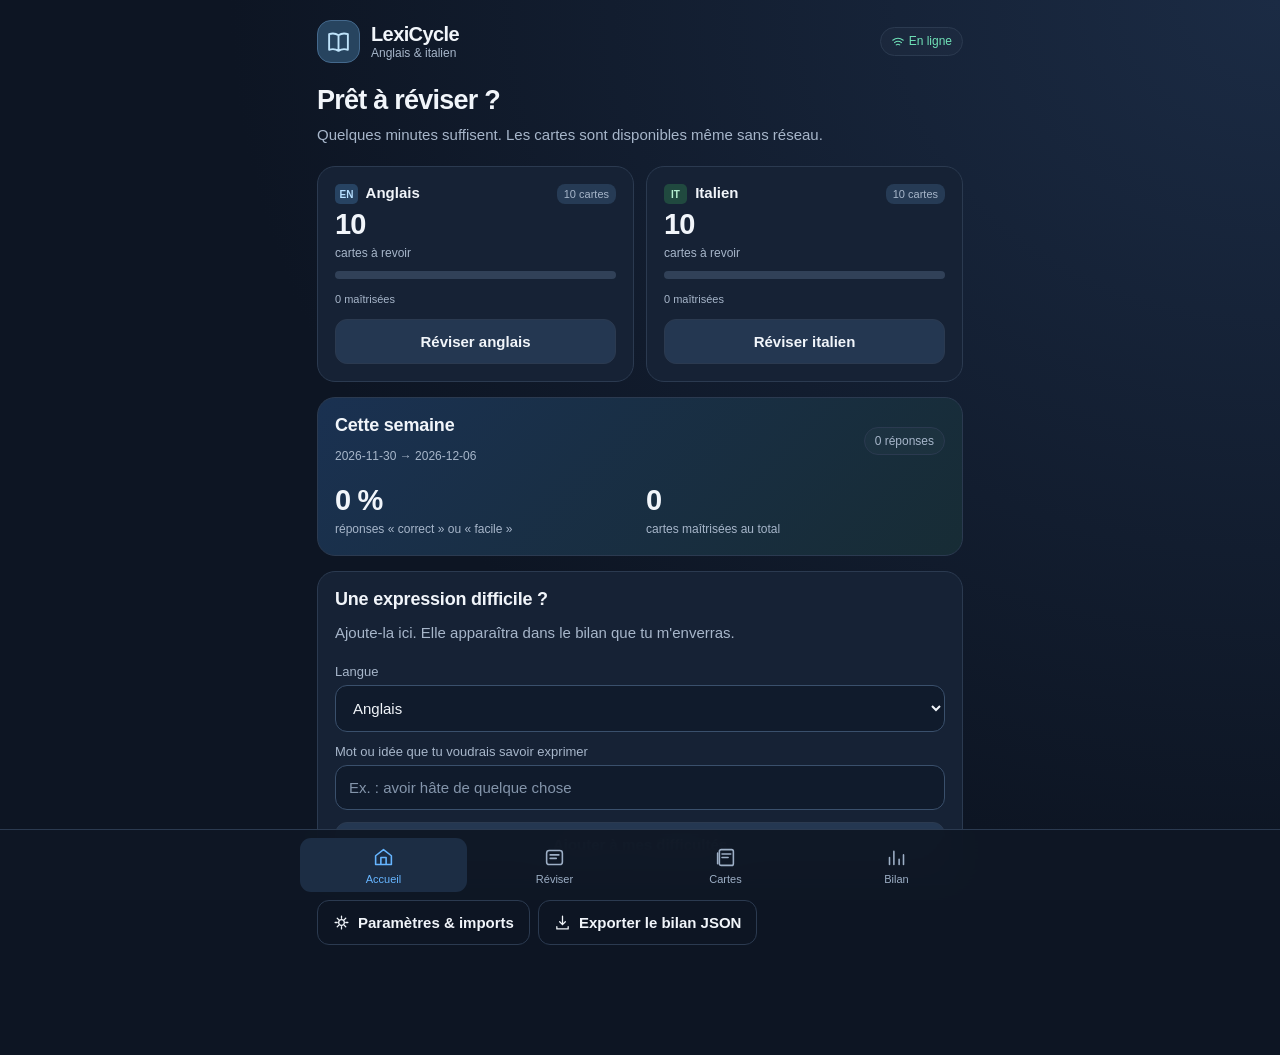
==== commit f16feec4: "V3" ====
--- a/index.html
+++ b/index.html
@@ -7,7 +7,7 @@
 <meta name="theme-color" content="#0d1523">
 <meta name="apple-mobile-web-app-capable" content="yes">
 <meta name="apple-mobile-web-app-title" content="LexiCycle">
-<meta name="lexicycle-version" content="1.2-autonome">
+<meta name="lexicycle-version" content="1.3-autonome">
 
 <link rel="manifest" href="./manifest.webmanifest">
 <link rel="apple-touch-icon"
@@ -18,6 +18,24 @@
 <style>
 :root{color-scheme:dark;--bg:#0d1523;--panel:#162235;--panel2:#1d2b40;--line:#2b3a50;--text:#f1f5fa;--muted:#a7b6ca;--en:#66b5ff;--it:#6fe0b7;--gold:#f2c875;--red:#ff9198;--radius:18px;font-family:-apple-system,BlinkMacSystemFont,"Segoe UI",sans-serif}
 *{box-sizing:border-box}html{min-height:100%;background:var(--bg)}body{margin:0;min-height:100vh;color:var(--text);background:radial-gradient(ellipse at top right,#1b2b44 0%,var(--bg) 58%);font-size:15px;-webkit-tap-highlight-color:transparent}button,input,textarea,select{font:inherit}button{cursor:pointer}button:disabled{opacity:.45;cursor:not-allowed}a{color:var(--en)}.loading{text-align:center;padding:80px 12px}.shell{width:min(680px,100%);margin:auto;padding:20px 17px calc(110px + env(safe-area-inset-bottom))}.top{display:flex;align-items:center;justify-content:space-between;gap:12px;margin-bottom:22px}.brand{display:flex;align-items:center;gap:11px}.mark{display:grid;place-items:center;width:43px;height:43px;border-radius:14px;background:linear-gradient(145deg,var(--en),var(--it));color:#0d1523;font-size:24px;font-weight:900}.brand-name{font-size:20px;font-weight:800;letter-spacing:-.6px}.small{font-size:12px;color:var(--muted)}.pill,.tag{border:1px solid var(--line);border-radius:999px;padding:6px 10px;font-size:12px;color:var(--muted);background:rgba(255,255,255,.025)}.pill.online{color:var(--it)}.pill.offline{color:var(--gold)}h1{font-size:27px;letter-spacing:-.75px;line-height:1.15;margin:0 0 8px}h2{font-size:18px;margin:0 0 12px;letter-spacing:-.2px}h3{font-size:15px;margin:0 0 8px}.sub{color:var(--muted);line-height:1.5;margin:0 0 19px}.card{border:1px solid var(--line);border-radius:var(--radius);background:var(--panel);padding:17px;margin-bottom:15px}.card.soft{background:var(--panel2)}.card.accent{background:linear-gradient(135deg,#1a3151,#172c35)}.row{display:flex;align-items:center;justify-content:space-between;gap:10px}.row.wrap{flex-wrap:wrap}.stack{display:grid;gap:10px}.grid2{display:grid;grid-template-columns:repeat(2,minmax(0,1fr));gap:12px}.metric{font-size:29px;font-weight:800;letter-spacing:-.8px;margin:4px 0}.caption{font-size:12px;color:var(--muted);line-height:1.45}.muted{color:var(--muted)}.en{color:var(--en)}.it{color:var(--it)}.gold{color:var(--gold)}.danger{color:var(--red)}.mt{margin-top:14px}.mb{margin-bottom:14px}.progress{height:8px;border-radius:999px;background:#314158;overflow:hidden;margin-top:9px}.progress>div{height:100%;border-radius:999px;background:linear-gradient(90deg,var(--en),var(--it));transition:width .25s}.btn{display:inline-flex;justify-content:center;align-items:center;gap:8px;border:1px solid var(--line);border-radius:12px;padding:12px 15px;background:#243751;color:var(--text);font-weight:700;text-decoration:none;min-height:45px}.btn.primary{background:linear-gradient(105deg,#66b5ff,#70d9bc);border:0;color:#102033}.btn.ghost{background:transparent}.btn.red{border-color:#70404a;color:var(--red);background:#311d29}.btn.full{width:100%}.btn.small{padding:8px 10px;min-height:34px;font-size:12px;border-radius:9px}.seg{display:flex;gap:5px;background:#111d2e;border:1px solid var(--line);padding:5px;border-radius:14px;margin-bottom:16px}.seg button{flex:1;border:0;border-radius:10px;background:none;color:var(--muted);font-size:13px;font-weight:650;padding:10px 4px}.seg button.active{background:#2d435e;color:var(--text)}.nav{position:fixed;z-index:20;bottom:0;left:0;right:0;display:flex;justify-content:center;background:rgba(15,23,37,.96);border-top:1px solid var(--line);padding:8px max(9px,env(safe-area-inset-left)) calc(8px + env(safe-area-inset-bottom)) max(9px,env(safe-area-inset-right));backdrop-filter:blur(18px)}.nav-inner{width:min(680px,100%);display:grid;grid-template-columns:repeat(4,1fr);gap:4px}.nav button{border:0;background:none;color:#9dafc6;display:grid;justify-items:center;gap:3px;padding:7px 1px;font-size:11px;border-radius:11px}.nav button.active{color:var(--en);background:#1c2d44}.nav .ni{font-size:22px;line-height:1.3}.study-front{display:grid;place-items:center;text-align:center;min-height:240px;border:1px solid #40556f;background:linear-gradient(145deg,#243959,#1c3047);padding:26px 17px;border-radius:20px;margin-bottom:15px}.study-front .prompt{font-size:clamp(21px,5.5vw,29px);font-weight:780;line-height:1.3;overflow-wrap:anywhere}.study-front .answer{font-size:clamp(19px,5vw,26px);font-weight:730;color:var(--it);line-height:1.3}.example{font-style:italic;color:var(--muted);font-size:14px;line-height:1.5}.rating{display:grid;grid-template-columns:repeat(4,1fr);gap:7px}.rating button{min-height:56px;padding:6px 2px;display:grid;place-items:center;gap:3px;font-size:12px}.rating .r0{border-color:#b15d66;color:#ffc4c5}.rating .r1{border-color:#9c774d;color:#ffe0a4}.rating .r2{border-color:#467cba;color:#cbe6ff}.rating .r3{border-color:#409278;color:#b8f8df}input,textarea,select{display:block;width:100%;background:#101b2c;border:1px solid #3a506c;color:var(--text);border-radius:12px;padding:13px;outline:none}input:focus,textarea:focus,select:focus{border-color:var(--en)}input::placeholder,textarea::placeholder{color:#8495ab}textarea{resize:vertical;min-height:70px}label{display:block;font-size:13px;color:var(--muted);margin-bottom:6px}.field{margin:0 0 12px}.list-card{padding:12px 0;border-bottom:1px solid var(--line);display:flex;gap:10px;justify-content:space-between;align-items:flex-start}.list-card:last-child{border-bottom:0}.list-card strong{display:block;font-size:14px}.list-card .caption{margin-top:4px}.badge{font-size:11px;border-radius:8px;padding:4px 7px;background:#263b55;color:var(--muted);white-space:nowrap}.bar{height:7px;background:#34465b;border-radius:10px;overflow:hidden;margin-top:6px}.bar>div{height:100%;background:var(--it)}.notice{font-size:13px;line-height:1.55;color:var(--muted);border-left:3px solid #5b91b9;padding:7px 11px;background:#17263a;border-radius:0 9px 9px 0;margin:12px 0}.notice.success{border-left-color:var(--it)}.notice.error{border-left-color:var(--red);color:#ffc3c8}.empty{text-align:center;padding:40px 14px;color:var(--muted)}.empty strong{display:block;color:var(--text);margin-bottom:9px}.thin{border:0;border-top:1px solid var(--line);margin:15px 0}.actions{display:flex;flex-wrap:wrap;gap:8px}.spaced{margin-bottom:20px}.spaced p{line-height:1.6;margin:7px 0 0}.tiny{font-size:11px;color:var(--muted)}code{background:#26384d;padding:2px 5px;border-radius:4px;font-size:12px}.file-input{display:none}button:focus-visible{outline:2px solid var(--en);outline-offset:3px}@media (max-width:390px){.shell{padding-left:12px;padding-right:12px}.card{padding:14px}.rating{gap:4px}.rating button{font-size:11px}.brand-name{font-size:18px}}
+
+/* LexiCycle V1.3 */
+.lc-icon{display:inline-block;vertical-align:middle;flex:none;pointer-events:none}
+.mark{background:#27445f;color:#bfe3fa;border:1px solid #44698d}
+.nav .ni{display:grid;place-items:center;height:25px}
+.lc-lang{display:inline-flex;align-items:center;justify-content:center;min-width:23px;height:20px;padding:0 4px;border-radius:5px;font-size:10px;font-weight:750;margin-right:4px}
+.lc-en{background:#274362;color:#b6dfff}
+.lc-it{background:#20493f;color:#b5efd1}
+.lc-empty{display:grid;place-items:center;width:52px;height:52px;margin:0 auto 14px;border-radius:50%;background:#224c44;color:#b4eed7}
+.lc-work{border-color:#3d5e7c;background:linear-gradient(140deg,#1b3046,#15253a)}
+.lc-work h2{display:flex;align-items:center;gap:8px;margin:0}
+.lc-task-list{margin-top:12px}
+.lc-task{display:flex;align-items:flex-start;gap:12px;padding:14px 0;border-top:1px solid var(--line)}
+.lc-task-text{min-width:0;flex:1}
+.lc-task-text strong{display:block;margin:6px 0 3px}
+.lc-task-text p{font-size:13px;line-height:1.45;color:var(--muted)}
+.lc-done{display:grid;place-items:center;flex:none;width:34px;height:34px;border:1px solid #6585a4;border-radius:10px;background:#223d54;color:#93adbf}
+.lc-done:hover{color:#e4fff1;background:#245749}
 
 </style>
 </head>
@@ -157,7 +175,7 @@
 function initialState() { return {
   schemaVersion:SCHEMA,createdAt:stamp(),lastPlanWeek:localDay(monday()),
   cards:starter.map((c,i)=>createCard({id:`starter-${c[0]}-${i}`,language:c[0],front:c[1],back:c[2],example:c[3],topic:c[4]})),
-  history:[],requests:[],planHistory:[],preferences:{dailyTarget:15}
+  history:[],requests:[],planHistory:[],tasks:[],preferences:{dailyTarget:15}
 }; }
 function selectedCards() { return state.cards.filter(c=>langFilter==='all'||c.language===langFilter); }
 function dueCards() { return selectedCards().filter(c=>!c.suspended && Number(c.dueAt||0)<=now()).sort((a,b)=>{
@@ -177,16 +195,76 @@
 }
 function tell(message,error=false) { flash={message,error}; render(); }
 function eWeek() { const x=monday(); x.setDate(x.getDate()+6); return localDay(x); }
-const iconFor = code => code==='en'?'🇬🇧':'🇮🇹';
+// lexi-v13-custom
+const iconPath = {
+ home:'<path d="m3 10 9-7 9 7v10H3zM9 20v-8h6v8"/>',
+ book:'<path d="M12 6v15M12 6C9 4 6 4 3 5v15c3-1 6-1 9 1m0-15c3-2 6-2 9-1v15c-3-1-6-1-9 1"/>',
+ study:'<rect x="3" y="4" width="18" height="16" rx="3"/><path d="M7 9h10M7 13h7"/>',
+ cards:'<rect x="5" y="3" width="16" height="18" rx="2"/><path d="M8 8h10M8 12h7M3 7v12"/>',
+ stats:'<path d="M4 20v-8M9 20V5m6 15v-6m5 6V9"/>',
+ settings:'<circle cx="12" cy="12" r="4"/><path d="M12 3v3m0 12v3m9-9h-3M6 12H3m15-6-2 2M8 16l-2 2m12 0-2-2M8 8 6 6"/>',
+ download:'<path d="M12 3v12m-4-4 4 4 4-4M4 18v3h16v-3"/>',
+ upload:'<path d="M12 17V5m-4 4 4-4 4 4M4 19v2h16v-2"/>',
+ plus:'<path d="M12 5v14M5 12h14"/>',
+ check:'<path d="m5 12 4 4L19 6"/>',
+ repeat:'<path d="M20 7v5h-5M4 17v-5h5M6 9a7 7 0 0 1 12 0"/>',
+ clock:'<circle cx="12" cy="12" r="9"/><path d="M12 7v5l4 2"/>',
+ star:'<path d="m12 2 3 6.3 7 1-5 5 .9 7-5.9-3.3-5.9 3.3.9-7-5-5 7-1z"/>',
+ wifi:'<path d="M3 9a15 15 0 0 1 18 0M6 13a10 10 0 0 1 12 0m-9 4a5 5 0 0 1 6 0"/>',
+ offline:'<path d="m3 3 18 18M3 9a15 15 0 0 1 10-3m5 2 3 2M7 13a10 10 0 0 1 8-2"/>'
+};
+
+const lcIcon = (name,size=19) =>
+ `<svg class="lc-icon" width="${size}" height="${size}"
+ viewBox="0 0 24 24" fill="none"
+ stroke="currentColor" stroke-width="1.8"
+ stroke-linecap="round" stroke-linejoin="round"
+ aria-hidden="true">${iconPath[name]||iconPath.cards}</svg>`;
+
+const iconFor = code =>
+ `<span class="lc-lang ${code==='en'?'lc-en':'lc-it'}">
+ ${code==='en'?'EN':'IT'}</span>`;
+
+const lcWeek = () => localDay(monday());
+
+const lcTodo = () =>
+ (state.tasks||[]).filter(
+  t=>t.weekStart===lcWeek()&&!t.completedAt
+ );
+
+function lcHomework(){
+ const todo=lcTodo();
+ if(!todo.length)return '';
+ return `<section class="card lc-work">
+ <div class="row">
+ <h2>${lcIcon('book')} Travail de la semaine</h2>
+ <span class="badge">${todo.length} à faire</span>
+ </div>
+ <div class="lc-task-list">
+ ${todo.map(t=>`<div class="lc-task">
+ <button type="button" class="lc-done"
+ data-finish-task="${esc(t.id)}">
+ ${lcIcon('check',17)}</button>
+ <div class="lc-task-text">
+ <div class="caption">
+ ${iconFor(t.language)} ${LANG[t.language]}
+ ${t.day?'· '+esc(t.day):''}
+ </div>
+ <strong>${esc(t.title)}</strong>
+ ${t.description?`<p>${esc(t.description)}</p>`:''}
+ </div></div>`).join('')}
+ </div></section>`;
+}
+
 function segment() { return `<div class="seg" role="group" aria-label="Langue">
   <button data-language="all" class="${langFilter==='all'?'active':''}">Toutes</button>
-  <button data-language="en" class="${langFilter==='en'?'active':''}">🇬🇧 Anglais</button>
-  <button data-language="it" class="${langFilter==='it'?'active':''}">🇮🇹 Italien</button></div>`; }
+  <button data-language="en" class="${langFilter==='en'?'active':''}">Anglais</button>
+  <button data-language="it" class="${langFilter==='it'?'active':''}">Italien</button></div>`; }
 function layout(content) {
-  root.innerHTML=`<div class="shell"><header class="top"><div class="brand"><div class="mark">L</div><div><div class="brand-name">LexiCycle</div><div class="small">Anglais & italien · sans compte</div></div></div><span class="pill ${navigator.onLine?'online':'offline'}" id="networkStatus">${navigator.onLine?'● En ligne':'● Hors ligne'}</span></header>
+  root.innerHTML=`<div class="shell"><header class="top"><div class="brand"><div class="mark">${lcIcon("book",25)}</div><div><div class="brand-name">LexiCycle</div><div class="small">Anglais & italien</div></div></div><span class="pill ${navigator.onLine?'online':'offline'}" id="networkStatus">${lcIcon(navigator.onLine?'wifi':'offline',14)} ${navigator.onLine?'En ligne':'Hors ligne'}</span></header>
   ${flash?`<div class="notice ${flash.error?'error':'success'}">${esc(flash.message)}</div>`:''}
   ${content}</div><nav class="nav"><div class="nav-inner">
-  ${[['home','⌂','Accueil'],['study','◫','Réviser'],['library','▤','Cartes'],['stats','▥','Bilan']].map(([name,ico,label])=>`<button data-screen="${name}" class="${screen===name?'active':''}" aria-label="${label}"><span class="ni">${ico}</span>${label}</button>`).join('')}
+  ${[['home','home','Accueil'],['study','study','Réviser'],['library','cards','Cartes'],['stats','stats','Bilan']].map(([name,ico,label])=>`<button data-screen="${name}" class="${screen===name?'active':''}" aria-label="${label}"><span class="ni">${lcIcon(ico,21)}</span>${label}</button>`).join('')}
   </div></nav>`;
 }
 function render() {
@@ -202,11 +280,12 @@
   </div>
   <div class="card accent"><div class="row"><div><h2>Cette semaine</h2><div class="caption">${esc(localDay(monday()))} → ${esc(eWeek())}</div></div><span class="pill">${all.reviews} réponses</span></div>
   <div class="grid2 mt"><div><div class="metric">${all.successRate} %</div><div class="caption">réponses « correct » ou « facile »</div></div><div><div class="metric">${all.mastered}</div><div class="caption">cartes maîtrisées au total</div></div></div></div>
+  ${lcHomework()}
   <div class="card"><h2>Une expression difficile ?</h2><p class="sub">Ajoute-la ici. Elle apparaîtra dans le bilan que tu m'enverras.</p>
     <form id="quickRequest"><div class="field"><label for="requestLanguage">Langue</label><select name="language" id="requestLanguage"><option value="en">Anglais</option><option value="it">Italien</option></select></div>
     <div class="field"><label for="requestText">Mot ou idée que tu voudrais savoir exprimer</label><input id="requestText" name="text" maxlength="300" required placeholder="Ex. : avoir hâte de quelque chose"></div>
     <button class="btn full" type="submit">Ajouter à mes difficultés</button></form></div>
-  <div class="actions"><button class="btn ghost" data-screen="settings">⚙ Paramètres & imports</button><button class="btn ghost" data-action="downloadReport">↓ Exporter le bilan JSON</button></div>`;
+  <div class="actions"><button class="btn ghost" data-screen="settings">${lcIcon('settings',17)} Paramètres & imports</button><button class="btn ghost" data-action="downloadReport">${lcIcon('download',17)} Exporter le bilan JSON</button></div>`;
 }
 function studyView() {
   const options=dueCards();
@@ -221,19 +300,19 @@
     `${typedAnswer?`<div class="notice">Ta proposition : <strong>${esc(typedAnswer)}</strong></div>`:''}
      <div class="caption mb">Évalue ta réponse. Une faute importante = « difficile » ou « à revoir ».</div>
      <div class="rating">
-       <button class="btn r0" data-rate="0">↻<span>Oublié</span></button>
-       <button class="btn r1" data-rate="1">◔<span>Difficile</span></button>
-       <button class="btn r2" data-rate="2">✓<span>Correct</span></button>
-       <button class="btn r3" data-rate="3">★<span>Facile</span></button>
+       <button class="btn r0" data-rate="0">${lcIcon('repeat',18)}<span>Oublié</span></button>
+       <button class="btn r1" data-rate="1">${lcIcon('clock',18)}<span>Difficile</span></button>
+       <button class="btn r2" data-rate="2">${lcIcon('check',18)}<span>Correct</span></button>
+       <button class="btn r3" data-rate="3">${lcIcon('star',18)}<span>Facile</span></button>
      </div>`}
     <div class="caption mt">${esc(card.topic)} · ${card.repetitions?'Déjà revue':'Nouvelle carte'}. Raccourcis clavier : espace, puis touches 1–4.</div>`:
-   `<div class="card empty"><div style="font-size:38px">✓</div><strong>Aucune carte à revoir pour le moment</strong>La répétition espacée choisira les prochaines dates.<div class="mt"><button class="btn" data-screen="home">Retour à l’accueil</button></div></div>`}`;
+   `<div class="card empty"><div class="lc-empty">${lcIcon('check',29)}</div><strong>Aucune carte à revoir pour le moment</strong>La répétition espacée choisira les prochaines dates.<div class="mt"><button class="btn" data-screen="home">Retour à l’accueil</button></div></div>`}`;
 }
 function libraryView() {
   let cards=selectedCards().filter(c=>`${c.front} ${c.back} ${c.topic}`.toLocaleLowerCase().includes(searchText.toLocaleLowerCase())).sort((a,b)=>b.createdAt.localeCompare(a.createdAt));
   return `<h1>Bibliothèque</h1><p class="sub">Tes cartes ne disparaissent pas après une semaine. Elles restent disponibles pour les prochaines révisions.</p>
   ${segment()}<div class="field"><label for="search">Rechercher une carte</label><input id="search" placeholder="Mot, traduction ou thème…" value="${esc(searchText)}"></div>
-  <div class="actions mb"><button class="btn primary" data-action="newCard">+ Ajouter une carte</button><button class="btn ghost" data-screen="settings">Importer des cartes</button></div>
+  <div class="actions mb"><button class="btn primary" data-action="newCard">${lcIcon('plus',17)} Ajouter une carte</button><button class="btn ghost" data-screen="settings">Importer des cartes</button></div>
   <div class="card"><div class="row"><h2>Mes cartes</h2><span class="pill">${cards.length}</span></div>
   ${cards.length?cards.map(c=>`<div class="list-card"><div style="min-width:0"><strong>${iconFor(c.language)} ${esc(c.front)}</strong><div class="caption">${esc(c.back)}</div><div class="caption">${esc(c.topic)} · ${c.suspended?'Suspendue':mastered(c)?'Maîtrisée':c.repetitions?'Prochaine : '+daysTo(c.dueAt):'Nouvelle'}</div></div><button class="btn small ghost" data-edit="${esc(c.id)}">Modifier</button></div>`).join(''):'<div class="empty">Aucune carte trouvée.</div>'}</div>`;
 }
@@ -243,25 +322,25 @@
     const h=state.history.filter(x=>x.cardId===c.id);
     const fail=h.filter(x=>x.rating===0||x.rating===1).length;
     return {c,fail,total:h.length};
-  }).filter(x=>x.fail).sort((a,b)=>b.fail-a.fail || b.total-a.total).slice(0,8);
+  }).filter(x=>x.fail>=2).sort((a,b)=>b.fail-a.fail || b.total-a.total).slice(0,8);
   const dayCounts=Array.from({length:7},(_,i)=>{const x=monday();x.setDate(x.getDate()+i);return {day:['L','M','M','J','V','S','D'][i],count:weeklyHistory().filter(h=>localDay(h.at)===localDay(x)).length};});
   return `<h1>Résultats & exports</h1><p class="sub">Statistiques calculées sur cet appareil et bilan pour ChatGPT.</p>
   <div class="grid2"><div class="card"><div class="caption">Réponses cette semaine</div><div class="metric">${all.reviews}</div></div><div class="card"><div class="caption">Réussite cette semaine</div><div class="metric">${all.successRate} %</div></div></div>
   <div class="card"><h2>Activité depuis lundi</h2><div class="row" style="align-items:end;gap:8px;height:90px">${dayCounts.map(d=>`<div style="flex:1;text-align:center"><div class="bar" style="height:62px;display:flex;align-items:end"><div style="width:100%;height:${d.count?Math.max(8,Math.round(d.count/Math.max(1,...dayCounts.map(x=>x.count))*100)):0}%"></div></div><div class="tiny mt">${d.day}</div><div class="tiny">${d.count}</div></div>`).join('')}</div></div>
   <div class="grid2">${[['en',en],['it',it]].map(([code,s])=>`<div class="card"><h3>${iconFor(code)} ${LANG[code]}</h3><div class="caption">${s.cards} actives · ${s.mastered} maîtrisées</div><div class="metric">${s.successRate} %</div><div class="caption">${s.reviews} réponses cette semaine</div></div>`).join('')}</div>
-  <div class="card"><h2>Expressions les plus difficiles</h2>${top.length?top.map(x=>`<div class="list-card"><div><strong>${iconFor(x.c.language)} ${esc(x.c.front)}</strong><div class="caption">${esc(x.c.back)}</div></div><span class="badge">${x.fail} difficulté${x.fail>1?'s':''}</span></div>`).join(''):'<p class="caption">Aucune difficulté enregistrée pour le moment.</p>'}</div>
+  <div class="card"><h2>Expressions les plus difficiles</h2>${top.length?top.map(x=>`<div class="list-card"><div><strong>${iconFor(x.c.language)} ${esc(x.c.front)}</strong><div class="caption">${esc(x.c.back)}</div></div><span class="badge">${x.fail} difficulté${x.fail>1?'s':''}</span></div>`).join(''):'<p class="caption">Une carte apparaît ici après deux réponses « Oublié » ou « Difficile ».</p>'}</div>
   <div class="card accent"><h2>Fin de semaine : échange avec ChatGPT</h2><p class="sub">Ce fichier comprend toutes tes cartes, les réponses et l’historique complet. Garde-le dans Fichiers sur ton iPhone.</p>
-  <div class="stack"><button class="btn primary full" data-action="downloadReport">↓ Exporter le bilan hebdomadaire JSON</button><button class="btn" data-action="copyReport">Copier le bilan JSON</button><button class="btn ghost" data-screen="settings">Importer la semaine suivante</button></div></div>`;
+  <div class="stack"><button class="btn primary full" data-action="downloadReport">${lcIcon('download',17)} Exporter le bilan hebdomadaire JSON</button><button class="btn" data-action="copyReport">Copier le bilan JSON</button><button class="btn ghost" data-screen="settings">Importer la semaine suivante</button></div></div>`;
 }
 function settingsView() {
   return `<h1>Paramètres & sauvegardes</h1><p class="sub">Aucune donnée n'est envoyée automatiquement. Tout reste enregistré sur cet appareil.</p>
   <div class="card"><h2>Ajouter la semaine suivante</h2><p class="caption">Importe un fichier JSON fourni par ChatGPT. Les cartes existantes, les statistiques et les intervalles de révision sont préservés.</p>
-    <div class="stack mt"><button class="btn primary full" data-action="importPlan">↑ Importer un programme hebdomadaire</button>
-    <button class="btn ghost full" data-action="downloadExample">↓ Exemple du format attendu</button></div></div>
+    <div class="stack mt"><button class="btn primary full" data-action="importPlan">${lcIcon('upload',17)} Importer un programme hebdomadaire</button>
+    <button class="btn ghost full" data-action="downloadExample">${lcIcon('download',17)} Exemple du format attendu</button></div></div>
   <div class="card"><h2>Sauvegarde complète</h2><p class="caption">Export autonome contenant toutes les cartes, réponses, statistiques et demandes. À conserver dans Fichiers ou un dossier personnel de ton choix.</p>
-    <div class="stack mt"><button class="btn full" data-action="downloadBackup">↓ Sauvegarder toutes les données</button><button class="btn ghost full" data-action="restoreBackup">↑ Restaurer une sauvegarde JSON</button></div>
+    <div class="stack mt"><button class="btn full" data-action="downloadBackup">${lcIcon('download',17)} Sauvegarder toutes les données</button><button class="btn ghost full" data-action="restoreBackup">${lcIcon('upload',17)} Restaurer une sauvegarde JSON</button></div>
     <div class="notice">Restaurer une sauvegarde remplace les données actuellement présentes. L'application demandera une confirmation.</div></div>
-  <div class="card"><h2>Confidentialité et fonctionnement</h2><div class="stack caption"><div>✓ Stockage local IndexedDB, sans compte.</div><div>✓ Révisions possibles hors connexion après installation.</div><div>✓ Aucune connexion à ChatGPT depuis l'application.</div><div>✓ Export et import JSON uniquement à ton initiative.</div><div>⚠ Si Safari efface les données de ce site, la sauvegarde JSON est nécessaire pour restaurer tes progrès.</div></div></div>
+  <div class="card"><h2>Confidentialité et fonctionnement</h2><div class="stack caption"><div>Stockage local IndexedDB.</div><div>Révisions possibles hors connexion après installation.</div><div>Aucune connexion à ChatGPT depuis l'application.</div><div>Export et import JSON uniquement à ton initiative.</div><div>Si Safari efface les données de ce site, la sauvegarde JSON est nécessaire pour restaurer tes progrès.</div></div></div>
   <div class="card"><h2>Gestion</h2><div class="caption mb">${state.cards.length} cartes enregistrées, ${state.history.length} réponses historisées.</div><button class="btn red" data-action="eraseAll">Effacer les données locales</button></div>
   <input class="file-input" type="file" accept=".json,application/json" id="planInput">
   <input class="file-input" type="file" accept=".json,application/json" id="backupInput">`;
@@ -292,11 +371,12 @@
  const a=statsFor(),en=statsFor('en'),it=statsFor('it');
  return {kind:'lexicycle-weekly-report',schemaVersion:SCHEMA,generatedAt:stamp(),weekStart:localDay(monday()),weekEnd:eWeek(),lastPlanWeek:state.lastPlanWeek,
   summary:{all:a,en,it,ratings:weeklyHistory().reduce((o,h)=>(o[['forgot','hard','good','easy'][h.rating]]++,o),{forgot:0,hard:0,good:0,easy:0})},
-  recentDifficulties:state.cards.filter(c=>c.lapses>0).sort((a,b)=>b.lapses-a.lapses).slice(0,20).map(c=>({id:c.id,language:c.language,front:c.front,back:c.back,lapses:c.lapses,repetitions:c.repetitions})),
+  recentDifficulties:state.cards.map(c=>({c,errors:state.history.filter(h=>h.cardId===c.id&&h.rating<=1).length})).filter(x=>x.errors>=2).sort((a,b)=>b.errors-a.errors).slice(0,30).map(({c,errors})=>({id:c.id,language:c.language,front:c.front,back:c.back,errors,lapses:c.lapses,repetitions:c.repetitions})),
+  homework:{weekStart:lcWeek(),tasks:(state.tasks||[]).filter(t=>t.weekStart===lcWeek()),pending:lcTodo().length}, 
   requests:state.requests,planHistory:state.planHistory,
   // Snapshot complet : cette seule exportation permet de restaurer le contexte sans ancien chat.
   fullSnapshot:structuredClone(state),
-  instructionsForChatGPT:'Analyse mes difficultés et génère un fichier lexicycle-weekly-plan version 1. Garde les identifiants des cartes existantes, ajoute 10 expressions max par langue selon mes besoins et utilise updates pour corriger les cartes existantes. Ne modifie pas mes statistiques.'};
+  instructionsForChatGPT:'Analyse mes difficultés et mes devoirs. Génère un lexicycle-weekly-plan schemaVersion 1 avec cards, updates et tasks. Maximum 10 nouvelles expressions par langue. Conserve les ID et la progression.'};
 }
 const backupObject=()=>({kind:'lexicycle-full-backup',schemaVersion:SCHEMA,generatedAt:stamp(),data:structuredClone(state)});
 function downloadJSON(data,prefix) {
@@ -306,11 +386,20 @@
 function planExample() {
  return {kind:'lexicycle-weekly-plan',schemaVersion:SCHEMA,weekStart:localDay(monday()),
   cards:[{id:'en-w02-example-001',language:'en',front:'J’ai hâte de…',back:'I am looking forward to…',example:'I am looking forward to the concert.',topic:'Expressions'}],
-  updates:[{id:'starter-en-0',example:'I used to play the piano.'}],notes:'Les mêmes IDs ne sont jamais recréés. Les mises à jour conservent la progression.'};
+  updates:[{id:'starter-en-0',example:'I used to play the piano.'}],
+ tasks:[
+ {id:'en-grammaire-01',language:'en',kind:'grammar',
+ day:'mercredi',title:'Present simple',
+ description:'Écrire 10 phrases.'},
+ {id:'it-grammaire-01',language:'it',kind:'grammar',
+ day:'jeudi',title:'Passato prossimo',
+ description:'Écrire 6 phrases.'}
+ ],notes:'Les mêmes IDs ne sont jamais recréés. Les mises à jour conservent la progression.'};
 }
 function isString(x,max=500) {return typeof x==='string'&&x.trim().length>0&&x.length<=max;}
 function validateState(x) {
  if(!x||x.schemaVersion!==SCHEMA||!Array.isArray(x.cards)||!Array.isArray(x.history)||!Array.isArray(x.requests)||!Array.isArray(x.planHistory)||x.cards.length>50000||x.history.length>500000)throw Error('Sauvegarde incompatible ou incomplète.');
+ if(x.tasks!==undefined&&(!Array.isArray(x.tasks)||x.tasks.length>3000))throw Error("Devoirs invalides.");
  const ids=new Set();for(const c of x.cards){
   if(!isString(c.id,140)||ids.has(c.id)||!LANG[c.language]||!isString(c.front,250)||!isString(c.back,250)||typeof c.dueAt!=='number')throw Error('Une carte de la sauvegarde est invalide.');
   ids.add(c.id);
@@ -322,6 +411,25 @@
  if(!x||x.kind!=='lexicycle-weekly-plan'||x.schemaVersion!==SCHEMA||!isString(x.weekStart,12)||!/^\d{4}-\d{2}-\d{2}$/.test(x.weekStart)||!Array.isArray(x.cards)||!Array.isArray(x.updates)||x.cards.length>400||x.updates.length>400)throw Error('Format de programme JSON invalide.');
  for(const c of x.cards){if(!isString(c.id,140)||!LANG[c.language]||!isString(c.front,250)||!isString(c.back,250)|| (c.example!=null&&typeof c.example!=='string')||(c.topic!=null&&typeof c.topic!=='string'))throw Error('Une nouvelle carte est invalide.');}
  for(const u of x.updates){if(!isString(u.id,140)||!['front','back','example','topic','suspended'].every(k=>u[k]===undefined|| (k==='suspended'?typeof u[k]==='boolean':typeof u[k]==='string'))|| (u.front!==undefined&&!isString(u.front,250))||(u.back!==undefined&&!isString(u.back,250)))throw Error('Mise à jour de carte invalide.');}
+
+ if(x.tasks!==undefined){
+ if(!Array.isArray(x.tasks)||x.tasks.length>30)
+ throw Error('Devoirs invalides.');
+ const ids=new Set();
+ for(const t of x.tasks){
+ if(!t||!isString(t.id,140)||ids.has(t.id)||
+ !LANG[t.language]||!isString(t.title,140)||
+ !['grammar','listening','writing','review','other']
+ .includes(t.kind||'other')||
+ (t.description!==undefined&&
+ (typeof t.description!=='string'||
+ t.description.length>800))||
+ (t.day!==undefined&&
+ (typeof t.day!=='string'||t.day.length>40)))
+ throw Error('Devoir invalide.');
+ ids.add(t.id);
+ }
+ }
  return x;
 }
 async function handlePlan(data) {
@@ -343,9 +451,23 @@
   if(a.kind==='add'){state.cards.push(a.card);added++;}
   else {const c=state.cards.find(x=>x.id===a.targetId);for(const k of ['front','back','example','topic','suspended'])if(a.update[k]!==undefined)c[k]=typeof a.update[k]==='string'?a.update[k].trim():a.update[k];changed++;}
  }
+ const tasks=state.tasks||(state.tasks=[]);
+ let addedTasks=0;
+ for(const t of plan.tasks||[]){
+ if(!tasks.some(old=>old.id===t.id)){
+ tasks.push({
+ id:t.id,language:t.language,kind:t.kind||'other',
+ day:t.day||'',title:t.title.trim(),
+ description:(t.description||'').trim(),
+ weekStart:plan.weekStart,
+ createdAt:stamp(),completedAt:null
+ });
+ addedTasks++;
+ }
+ }
  state.lastPlanWeek=plan.weekStart;
- state.planHistory.push({at:stamp(),weekStart:plan.weekStart,added,changed,notes:typeof plan.notes==='string'?plan.notes.slice(0,300):''});
- await save();tell(`Programme importé : ${added} nouvelle(s) carte(s), ${changed} modification(s). Les révisions précédentes sont conservées.`);
+ state.planHistory.push({at:stamp(),weekStart:plan.weekStart,added,changed,addedTasks,notes:typeof plan.notes==='string'?plan.notes.slice(0,300):''});
+ await save();tell(`Programme importé : ${added} nouvelle(s) carte(s), ${changed} modification(s), ${addedTasks} devoir(s). Les révisions précédentes sont conservées.`);
 }
 async function handleBackup(file) {
  let candidate=file?.kind==='lexicycle-full-backup'?file.data:file?.kind==='lexicycle-weekly-report'?file.fullSnapshot:null;
@@ -394,7 +516,18 @@
  if(btn.dataset.screen){screen=btn.dataset.screen;editId=null;studyCardId=null;revealed=false;render();window.scrollTo(0,0);return;}
  if(btn.dataset.language){langFilter=btn.dataset.language;studyCardId=null;revealed=false;render();return;}
  if(btn.dataset.start){langFilter=btn.dataset.start;screen='study';studyCardId=null;revealed=false;render();window.scrollTo(0,0);return;}
- if(btn.dataset.edit){editId=btn.dataset.edit;screen='editor';renderEditor();return;}
+ if(btn.dataset.edit){
+ editId=btn.dataset.edit;screen='editor';renderEditor();return;
+ }
+ if(btn.dataset.finishTask){
+ const t=(state.tasks||[]).find(
+ x=>x.id===btn.dataset.finishTask
+ );
+ if(t&&!t.completedAt){
+ t.completedAt=stamp();await save();render();
+ }
+ return;
+ }
  if(btn.dataset.rate!==undefined){ratingCard(Number(btn.dataset.rate));return;}
  if(btn.dataset.action)try{await actionClick(btn.dataset.action);}catch(err){tell(`Erreur : ${err.message}`,true);}
 });
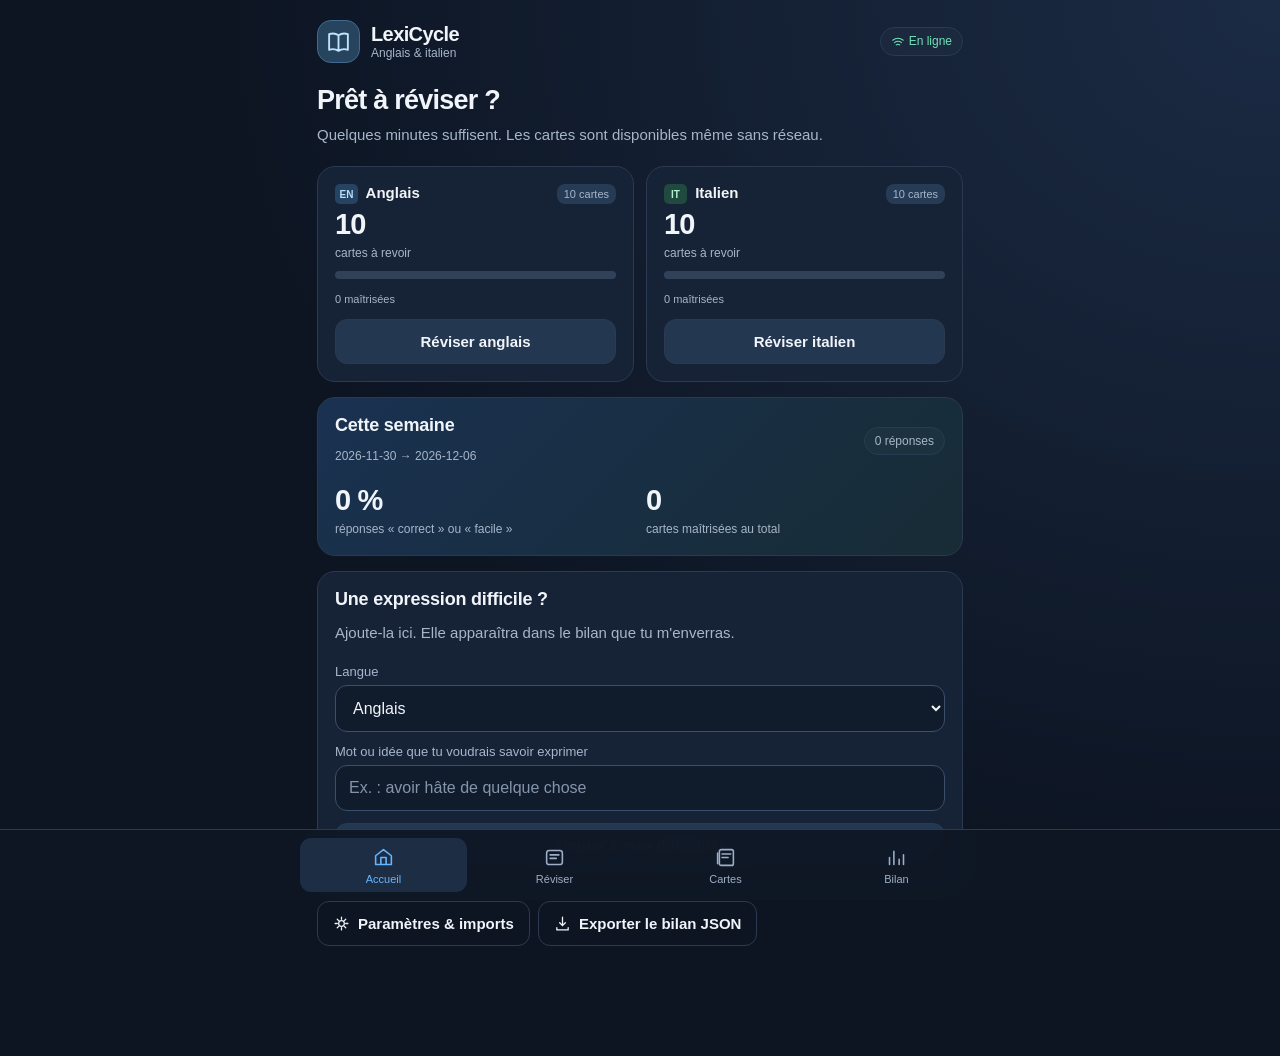
==== commit d3bbf64b: "Correction affichage" ====
--- a/index.html
+++ b/index.html
@@ -7,7 +7,7 @@
 <meta name="theme-color" content="#0d1523">
 <meta name="apple-mobile-web-app-capable" content="yes">
 <meta name="apple-mobile-web-app-title" content="LexiCycle">
-<meta name="lexicycle-version" content="1.3-autonome">
+<meta name="lexicycle-version" content="1.4-autonome">
 
 <link rel="manifest" href="./manifest.webmanifest">
 <link rel="apple-touch-icon"
@@ -36,6 +36,97 @@
 .lc-task-text p{font-size:13px;line-height:1.45;color:var(--muted)}
 .lc-done{display:grid;place-items:center;flex:none;width:34px;height:34px;border:1px solid #6585a4;border-radius:10px;background:#223d54;color:#93adbf}
 .lc-done:hover{color:#e4fff1;background:#245749}
+
+/* LexiCycle V1.4 */
+html,body{
+ width:100%;
+ max-width:100%;
+ overflow-x:hidden;
+ overscroll-behavior-x:none;
+}
+body{
+ touch-action:pan-y;
+}
+html,body,.shell{
+ scrollbar-width:none;
+ -ms-overflow-style:none;
+}
+html::-webkit-scrollbar,
+body::-webkit-scrollbar,
+.shell::-webkit-scrollbar{
+ display:none;
+ width:0;
+ height:0;
+}
+.shell,.card,.top,.row,.grid2,.study-front{
+ max-width:100%;
+ min-width:0;
+}
+input,textarea,select{
+ max-width:100%;
+}
+
+
+/* LexiCycle V1.4.1 : affichage iPhone */
+
+input, textarea, select {
+    font-size: 16px !important;
+}
+
+@media (max-width: 480px) {
+
+    .shell {
+        padding: 13px 12px
+        calc(96px + env(safe-area-inset-bottom));
+    }
+
+    .top {
+        margin-bottom: 14px;
+    }
+
+    .brand-name {
+        font-size: 17px;
+    }
+
+    h1 {
+        font-size: 23px;
+    }
+
+    h2 {
+        font-size: 16px;
+    }
+
+    .card {
+        padding: 13px;
+        margin-bottom: 11px;
+    }
+
+    .metric {
+        font-size: 25px;
+    }
+
+    .study-front {
+        min-height: 190px;
+        padding: 18px 12px;
+    }
+
+    .study-front .prompt {
+        font-size: clamp(18px, 5vw, 24px);
+    }
+
+    .study-front .answer {
+        font-size: clamp(18px, 4.6vw, 23px);
+    }
+
+    .btn {
+        padding: 10px 12px;
+        min-height: 42px;
+    }
+
+    .nav button {
+        font-size: 10px;
+    }
+}
 
 </style>
 </head>
@@ -177,6 +268,76 @@
   cards:starter.map((c,i)=>createCard({id:`starter-${c[0]}-${i}`,language:c[0],front:c[1],back:c[2],example:c[3],topic:c[4]})),
   history:[],requests:[],planHistory:[],tasks:[],preferences:{dailyTarget:15}
 }; }
+// LexiCycle V1.4
+let lc14Session={
+ lastId:null,turn:0,seen:{},retry:{}
+};
+
+function lc14Reset(){
+ lc14Session={
+  lastId:null,turn:0,seen:{},retry:{}
+ };
+}
+
+function lc14Pick(){
+ const active=selectedCards().filter(
+  c=>!c.suspended
+ );
+ if(!active.length)return null;
+
+ const candidates=active.filter(
+  c=>active.length===1||
+  c.id!==lc14Session.lastId
+ );
+
+ const ready=candidates.filter(c=>
+  lc14Session.retry[c.id]!==undefined &&
+  lc14Session.retry[c.id]<=lc14Session.turn
+ );
+
+ const unseen=candidates.filter(c=>
+  !lc14Session.seen[c.id] &&
+  lc14Session.retry[c.id]===undefined
+ );
+
+ let group=ready.length?ready:
+  unseen.length?unseen:
+  candidates.filter(
+   c=>lc14Session.retry[c.id]===undefined
+  );
+
+ if(!group.length)group=candidates;
+
+ const weights=group.map(c=>
+  1/Math.pow(
+   1+(lc14Session.seen[c.id]||0),1.3
+  )
+ );
+
+ let draw=Math.random()*
+  weights.reduce((a,b)=>a+b,0);
+
+ let card=group[group.length-1];
+
+ for(let i=0;i<group.length;i++){
+  draw-=weights[i];
+  if(draw<=0){
+   card=group[i];
+   break;
+  }
+ }
+
+ delete lc14Session.retry[card.id];
+
+ lc14Session.seen[card.id]=
+  (lc14Session.seen[card.id]||0)+1;
+
+ lc14Session.lastId=card.id;
+ lc14Session.turn++;
+
+ return card;
+}
+
 function selectedCards() { return state.cards.filter(c=>langFilter==='all'||c.language===langFilter); }
 function dueCards() { return selectedCards().filter(c=>!c.suspended && Number(c.dueAt||0)<=now()).sort((a,b)=>{
   // Les cartes déjà étudiées dues aujourd'hui passent avant les nouvelles.
@@ -276,7 +437,7 @@
   const en=statsFor('en'),it=statsFor('it'),all=statsFor();
   return `<h1>Prêt à réviser ?</h1><p class="sub">Quelques minutes suffisent. Les cartes sont disponibles même sans réseau.</p>
   <div class="grid2">
-    ${[['en',en],['it',it]].map(([code,s])=>`<div class="card"><div class="row"><strong>${iconFor(code)} ${LANG[code]}</strong><span class="badge">${s.cards} cartes</span></div><div class="metric">${s.due}</div><div class="caption">cartes à revoir</div><div class="progress"><div style="width:${s.cards?Math.round(s.mastered/s.cards*100):0}%"></div></div><div class="tiny mt">${s.mastered} maîtrisées</div><button class="btn full mt" data-start="${code}" ${s.due?'':'disabled'}>Réviser ${LANG[code].toLowerCase()}</button></div>`).join('')}
+    ${[['en',en],['it',it]].map(([code,s])=>`<div class="card"><div class="row"><strong>${iconFor(code)} ${LANG[code]}</strong><span class="badge">${s.cards} cartes</span></div><div class="metric">${s.due}</div><div class="caption">cartes à revoir</div><div class="progress"><div style="width:${s.cards?Math.round(s.mastered/s.cards*100):0}%"></div></div><div class="tiny mt">${s.mastered} maîtrisées</div><button class="btn full mt" data-start="${code}" ${s.cards?'':'disabled'}>Réviser ${LANG[code].toLowerCase()}</button></div>`).join('')}
   </div>
   <div class="card accent"><div class="row"><div><h2>Cette semaine</h2><div class="caption">${esc(localDay(monday()))} → ${esc(eWeek())}</div></div><span class="pill">${all.reviews} réponses</span></div>
   <div class="grid2 mt"><div><div class="metric">${all.successRate} %</div><div class="caption">réponses « correct » ou « facile »</div></div><div><div class="metric">${all.mastered}</div><div class="caption">cartes maîtrisées au total</div></div></div></div>
@@ -288,11 +449,11 @@
   <div class="actions"><button class="btn ghost" data-screen="settings">${lcIcon('settings',17)} Paramètres & imports</button><button class="btn ghost" data-action="downloadReport">${lcIcon('download',17)} Exporter le bilan JSON</button></div>`;
 }
 function studyView() {
-  const options=dueCards();
+  const options=selectedCards().filter(c=>!c.suspended);
   let card=state.cards.find(c=>c.id===studyCardId);
-  if (!card || card.suspended || card.dueAt>now() || (langFilter!=='all'&&card.language!==langFilter)) { card=options[0];studyCardId=card?.id||null;revealed=false;typedAnswer=''; }
-  return `<h1>Réviser</h1><p class="sub">Lis le français, retrouve la phrase dans la langue choisie, puis évalue ta réponse.</p>${segment()}
-  ${card?`<div class="row mb"><span class="pill">${iconFor(card.language)} ${LANG[card.language]}</span><span class="pill">${options.length} carte${options.length>1?'s':''} à revoir</span></div>
+  if (!card || card.suspended || (langFilter!=='all'&&card.language!==langFilter)) { card=lc14Pick();studyCardId=card?.id||null;revealed=false;typedAnswer=''; }
+  return `<h1>Réviser</h1><p class="sub">Révision libre et illimitée, dans un ordre aléatoire. Les cartes oubliées ou difficiles reviennent rapidement.</p>${segment()}
+  ${card?`<div class="row mb"><span class="pill">${iconFor(card.language)} ${LANG[card.language]}</span><span class="pill">${options.length} carte${options.length>1?'s':''} disponible${options.length>1?'s':''} · sans limite</span></div>
     <div class="study-front"><div><div class="caption mb">FRANÇAIS → ${card.language==='en'?'ANGLAIS':'ITALIEN'}</div><div class="prompt">${esc(card.front)}</div>
     ${revealed?`<hr class="thin"><div class="answer">${esc(card.back)}</div>${card.example?`<p class="example">${esc(card.example)}</p>`:''}`:''}</div></div>
     ${!revealed?`<div class="field"><label for="attempt">Ta proposition (facultatif, non envoyée)</label><input autocomplete="off" autocapitalize="sentences" id="attempt" placeholder="Écris ou formule ta réponse mentalement…" value="${esc(typedAnswer)}"></div>
@@ -306,7 +467,7 @@
        <button class="btn r3" data-rate="3">${lcIcon('star',18)}<span>Facile</span></button>
      </div>`}
     <div class="caption mt">${esc(card.topic)} · ${card.repetitions?'Déjà revue':'Nouvelle carte'}. Raccourcis clavier : espace, puis touches 1–4.</div>`:
-   `<div class="card empty"><div class="lc-empty">${lcIcon('check',29)}</div><strong>Aucune carte à revoir pour le moment</strong>La répétition espacée choisira les prochaines dates.<div class="mt"><button class="btn" data-screen="home">Retour à l’accueil</button></div></div>`}`;
+   `<div class="card empty"><div class="lc-empty">${lcIcon('check',29)}</div><strong>Aucune carte active</strong>Ajoute une carte ou réactive une carte suspendue pour commencer.<div class="mt"><button class="btn" data-screen="home">Retour à l’accueil</button></div></div>`}`;
 }
 function libraryView() {
   let cards=selectedCards().filter(c=>`${c.front} ${c.back} ${c.topic}`.toLocaleLowerCase().includes(searchText.toLocaleLowerCase())).sort((a,b)=>b.createdAt.localeCompare(a.createdAt));
@@ -356,16 +517,91 @@
   <div class="actions"><button class="btn primary" type="submit">Enregistrer</button><button class="btn ghost" type="button" data-action="cancelEdit">Annuler</button></div></form>
   ${card?`<hr class="thin"><button class="btn ${card.suspended?'ghost':'red'}" data-action="toggleSuspend">${card.suspended?'Réactiver la carte':'Suspendre cette carte'}</button><p class="caption">Suspendre ne supprime ni la carte ni son historique.</p>`:''}</div>`;
 }
-function ratingCard(rating) {
-  const c=state.cards.find(x=>x.id===studyCardId);
-  if(!c || !revealed || rating<0 || rating>3) return;
-  const oldInterval=Number(c.intervalDays)||0;
-  if(rating===0) { c.repetitions=0;c.lapses++;c.ease=Math.max(1.3,c.ease-.2);c.intervalDays=0;c.dueAt=now()+10*60*1000; }
-  else if(rating===1) { c.repetitions++;c.ease=Math.max(1.3,c.ease-.12);c.intervalDays=Math.max(1,Math.round(oldInterval?oldInterval*1.2:1));c.dueAt=now()+c.intervalDays*86400000; }
-  else if(rating===2) { c.repetitions++;c.intervalDays=oldInterval===0?1:c.repetitions===2?3:Math.max(2,Math.round(oldInterval*c.ease));c.dueAt=now()+c.intervalDays*86400000; }
-  else {c.repetitions++;c.ease=Math.min(3.1,c.ease+.12);c.intervalDays=oldInterval===0?4:Math.max(4,Math.round(oldInterval*(c.ease+.3)));c.dueAt=now()+c.intervalDays*86400000;}
-  c.lastReviewedAt=stamp();state.history.push({id:idGen(),cardId:c.id,language:c.language,rating,at:c.lastReviewedAt,intervalDays:c.intervalDays});
-  studyCardId=null;revealed=false;typedAnswer='';save();render();
+function ratingCard(rating){
+ const c=state.cards.find(
+  x=>x.id===studyCardId
+ );
+
+ if(!c||!revealed||rating<0||rating>3)
+  return;
+
+ const reviewedAt=now();
+ const due=Number(c.dueAt||0)<=reviewedAt;
+ const oldInterval=Number(c.intervalDays)||0;
+
+ if(rating===0){
+  c.repetitions=0;
+  c.lapses++;
+  c.ease=Math.max(1.3,c.ease-.2);
+  c.intervalDays=0;
+  c.dueAt=reviewedAt+10*60*1000;
+
+ }else if(rating===1){
+  c.ease=Math.max(1.3,c.ease-.12);
+
+  if(due){
+   c.repetitions++;
+   c.intervalDays=1;
+   c.dueAt=reviewedAt+86400000;
+  }else{
+   c.dueAt=Math.min(
+    c.dueAt,reviewedAt+86400000
+   );
+   c.intervalDays=Math.min(
+    oldInterval||1,1
+   );
+  }
+
+ }else if(due&&rating===2){
+  c.repetitions++;
+  c.intervalDays=oldInterval===0?1:
+   c.repetitions===2?3:
+   Math.max(
+    2,Math.round(oldInterval*c.ease)
+   );
+  c.dueAt=reviewedAt+
+   c.intervalDays*86400000;
+
+ }else if(due&&rating===3){
+  c.repetitions++;
+  c.ease=Math.min(3.1,c.ease+.12);
+  c.intervalDays=oldInterval===0?4:
+   Math.max(
+    4,Math.round(
+     oldInterval*(c.ease+.3)
+    )
+   );
+  c.dueAt=reviewedAt+
+   c.intervalDays*86400000;
+ }
+
+ c.lastReviewedAt=stamp();
+
+ state.history.push({
+  id:idGen(),
+  cardId:c.id,
+  language:c.language,
+  rating,
+  at:c.lastReviewedAt,
+  intervalDays:c.intervalDays,
+  freePractice:!due
+ });
+
+ if(rating===0){
+  lc14Session.retry[c.id]=
+   lc14Session.turn+1;
+ }else if(rating===1){
+  lc14Session.retry[c.id]=
+   lc14Session.turn+3;
+ }else{
+  delete lc14Session.retry[c.id];
+ }
+
+ studyCardId=null;
+ revealed=false;
+ typedAnswer='';
+ save();
+ render();
 }
 function weeklyReport() {
  const a=statsFor(),en=statsFor('en'),it=statsFor('it');
@@ -513,9 +749,9 @@
 document.addEventListener('click',async e=>{
  const btn=e.target.closest('button');if(!btn)return;
  flash=null;
- if(btn.dataset.screen){screen=btn.dataset.screen;editId=null;studyCardId=null;revealed=false;render();window.scrollTo(0,0);return;}
- if(btn.dataset.language){langFilter=btn.dataset.language;studyCardId=null;revealed=false;render();return;}
- if(btn.dataset.start){langFilter=btn.dataset.start;screen='study';studyCardId=null;revealed=false;render();window.scrollTo(0,0);return;}
+ if(btn.dataset.screen){lc14Reset();screen=btn.dataset.screen;editId=null;studyCardId=null;revealed=false;render();window.scrollTo(0,0);return;}
+ if(btn.dataset.language){lc14Reset();langFilter=btn.dataset.language;studyCardId=null;revealed=false;render();return;}
+ if(btn.dataset.start){lc14Reset();langFilter=btn.dataset.start;screen='study';studyCardId=null;revealed=false;render();window.scrollTo(0,0);return;}
  if(btn.dataset.edit){
  editId=btn.dataset.edit;screen='editor';renderEditor();return;
  }
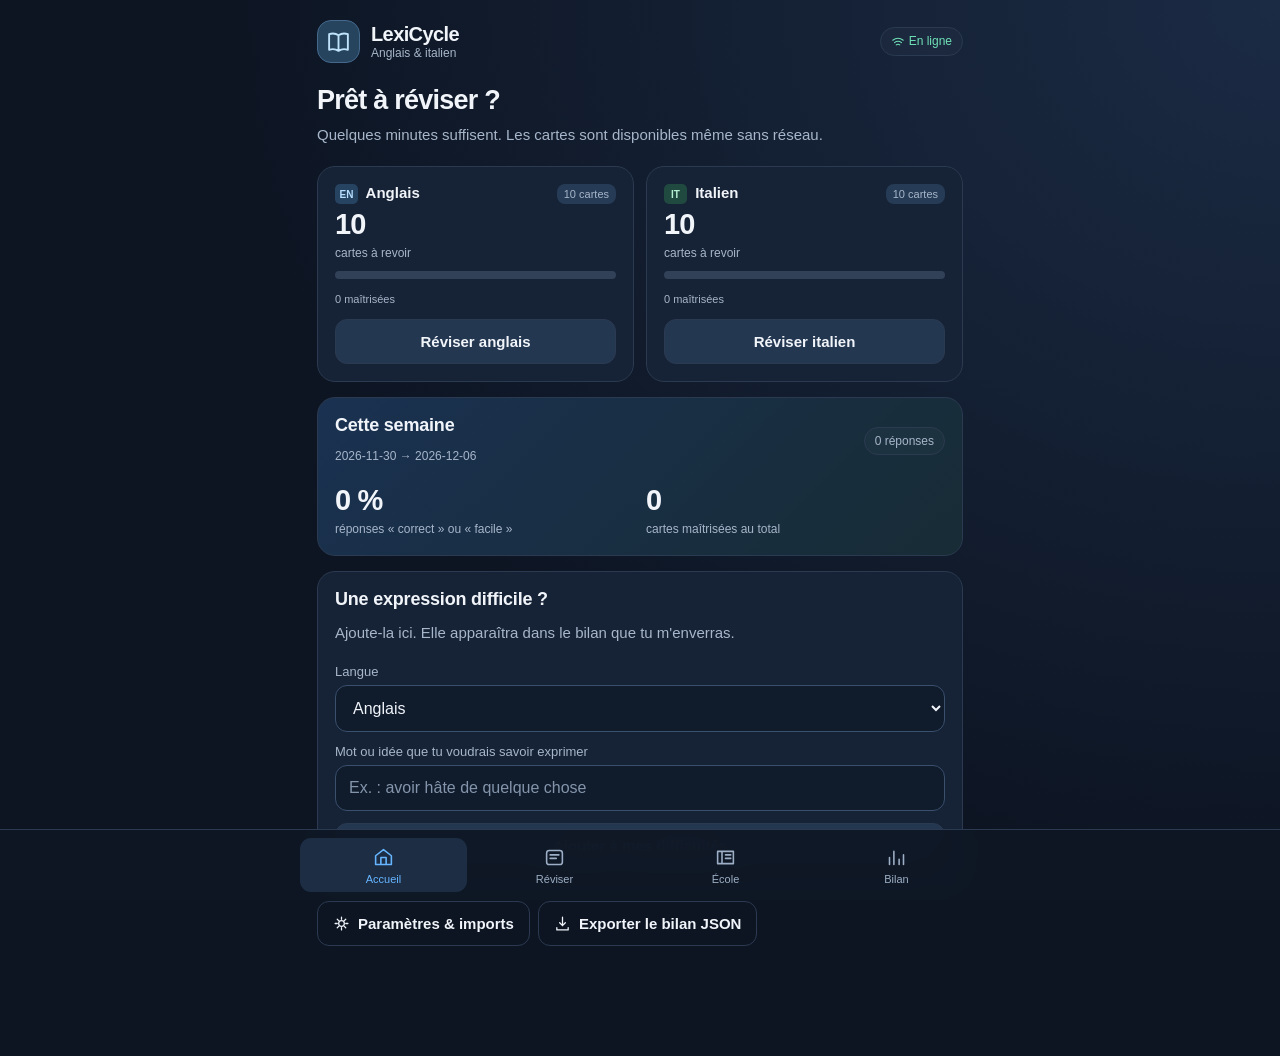
==== commit dd962df6: "V5" ====
--- a/index.html
+++ b/index.html
@@ -7,7 +7,7 @@
 <meta name="theme-color" content="#0d1523">
 <meta name="apple-mobile-web-app-capable" content="yes">
 <meta name="apple-mobile-web-app-title" content="LexiCycle">
-<meta name="lexicycle-version" content="1.4-autonome">
+<meta name="lexicycle-version" content="1.5-autonome">
 
 <link rel="manifest" href="./manifest.webmanifest">
 <link rel="apple-touch-icon"
@@ -126,6 +126,17 @@
     .nav button {
         font-size: 10px;
     }
+}
+
+/* LexiCycle V1.5 : École */
+.school-pack{display:flex;gap:10px;align-items:center;justify-content:space-between;padding:15px 0;border-top:1px solid var(--line)}
+.school-pack-content{min-width:0;flex:1;overflow-wrap:anywhere}
+.school-pack-content strong{display:block;margin-bottom:5px}
+.school-front .prompt,.school-front .answer{overflow-wrap:anywhere;white-space:pre-line}
+.school-pack .btn{flex-shrink:0}
+@media(max-width:380px){
+ .school-pack{gap:6px}
+ .school-pack .btn{padding:8px 10px}
 }
 
 </style>
@@ -358,6 +369,7 @@
 function eWeek() { const x=monday(); x.setDate(x.getDate()+6); return localDay(x); }
 // lexi-v13-custom
 const iconPath = {
+ school:'<path d="M3 5h18v14H3zM8 5v14M12 9h6M12 13h6"/>',
  home:'<path d="m3 10 9-7 9 7v10H3zM9 20v-8h6v8"/>',
  book:'<path d="M12 6v15M12 6C9 4 6 4 3 5v15c3-1 6-1 9 1m0-15c3-2 6-2 9-1v15c-3-1-6-1-9 1"/>',
  study:'<rect x="3" y="4" width="18" height="16" rx="3"/><path d="M7 9h10M7 13h7"/>',
@@ -417,6 +429,162 @@
  </div></section>`;
 }
 
+// LC_SCHOOL_V15 : école séparée des cartes B2
+let schoolPackId=null,schoolCardId=null,schoolRevealed=false;
+let schoolSession={last:null,turn:0,seen:{},retry:{}};
+
+function schoolReset(){
+ schoolCardId=null;
+ schoolRevealed=false;
+ schoolSession={last:null,turn:0,seen:{},retry:{}};
+}
+function schoolData(){
+ if(!state.school)state.school={packs:[],reviews:[]};
+ return state.school;
+}
+function schoolPick(pack){
+ const cards=pack.cards;
+ if(!cards.length)return null;
+ const possible=cards.filter(c=>cards.length===1||c.id!==schoolSession.last);
+ const ready=possible.filter(c=>schoolSession.retry[c.id]!=null&&schoolSession.retry[c.id]<=schoolSession.turn);
+ const unseen=possible.filter(c=>!schoolSession.seen[c.id]&&schoolSession.retry[c.id]==null);
+ let group=ready.length?ready:unseen.length?unseen:possible.filter(c=>schoolSession.retry[c.id]==null);
+ if(!group.length)group=possible;
+ const weights=group.map(c=>1/Math.pow(1+(schoolSession.seen[c.id]||0),1.3));
+ let n=Math.random()*weights.reduce((x,y)=>x+y,0),picked=group[group.length-1];
+ for(let i=0;i<group.length;i++){
+  n-=weights[i];
+  if(n<=0){picked=group[i];break;}
+ }
+ delete schoolSession.retry[picked.id];
+ schoolSession.seen[picked.id]=(schoolSession.seen[picked.id]||0)+1;
+ schoolSession.last=picked.id;
+ schoolSession.turn++;
+ return picked;
+}
+function schoolView(){
+ const data=schoolData(),pack=data.packs.find(p=>p.id===schoolPackId);
+ const input='<input class="file-input" type="file" id="schoolInput" accept=".json,application/json">';
+ if(pack){
+  let card=pack.cards.find(c=>c.id===schoolCardId);
+  if(!card){
+   card=schoolPick(pack);
+   schoolCardId=card?.id||null;
+   schoolRevealed=false;
+  }
+  return `<div class="row mb"><button class="btn small ghost" data-school-back>Retour à École</button><span class="badge">${esc(pack.subject)}</span></div>
+   <h1>${esc(pack.title)}</h1><p class="sub">Révision illimitée et aléatoire. Les erreurs reviennent plus souvent.</p>
+   ${card?`<div class="study-front school-front"><div><div class="caption mb">QUESTION</div><div class="prompt">${esc(card.front)}</div>
+    ${schoolRevealed?`<hr class="thin"><div class="answer">${esc(card.back)}</div>${card.note?`<p class="example">${esc(card.note)}</p>`:''}`:''}</div></div>
+    ${schoolRevealed?`<div class="rating">
+      ${[['0','repeat','Oublié'],['1','clock','Difficile'],['2','check','Correct'],['3','star','Facile']].map(([n,ico,t])=>`<button class="btn r${n}" data-school-rate="${n}">${lcIcon(ico,18)}<span>${t}</span></button>`).join('')}
+     </div>`:`<button class="btn primary full" data-school-reveal>Voir la réponse</button>`}
+    <div class="caption mt">${pack.cards.length} cartes · réponses enregistrées sur ton appareil.</div>`:'<div class="card empty">Ce paquet est vide.</div>'}
+   ${input}`;
+ }
+ return `<h1>École</h1><p class="sub">Vocabulaire de cours, conjugaisons, terminaisons et autres notions à apprendre. Séparé de ton programme B2.</p>
+ <div class="card accent"><h2>${lcIcon('upload',18)} Importer un cours</h2>
+ <p class="caption">Envoie-moi tes mots ou tes règles dans ChatGPT. Je te prépare un fichier JSON à importer ici.</p>
+ <div class="stack mt"><button class="btn primary full" data-school-import>${lcIcon('upload',17)} Importer un fichier école</button>
+ <button class="btn ghost full" data-school-example>Exemple du format JSON</button></div></div>
+ <div class="card"><div class="row"><h2>Mes cours</h2><span class="pill">${data.packs.length}</span></div>
+ ${data.packs.length?data.packs.map(p=>{
+ const reviews=data.reviews.filter(r=>r.packId===p.id);
+ const fails=reviews.filter(r=>r.rating<=1).length;
+ return `<div class="school-pack"><div class="school-pack-content"><strong>${esc(p.title)}</strong><div class="caption">${esc(p.subject)} · ${p.cards.length} cartes · ${reviews.length} révisions${fails?' · '+fails+' difficultés':''}</div></div>
+ <button class="btn small" data-school-open="${esc(p.id)}">Réviser</button></div>`;
+ }).join(''):'<div class="empty">Aucun cours importé pour le moment.</div>'}</div>${input}`;
+}
+function validateSchoolPack(x){
+ if(!x||x.kind!=='lexicycle-school-pack'||x.schemaVersion!==1||!isString(x.packId,100)||!isString(x.title,140)||!isString(x.subject,80)||!Array.isArray(x.cards)||x.cards.length<1||x.cards.length>500)throw Error('Fichier École invalide.');
+ const ids=new Set();
+ for(const c of x.cards){
+  if(!c||!isString(c.id,100)||ids.has(c.id)||!isString(c.front,500)||!isString(c.back,500)||(c.note!=null&&(typeof c.note!=='string'||c.note.length>600)))throw Error('Carte école invalide.');
+  ids.add(c.id);
+ }
+ return x;
+}
+async function schoolImport(raw){
+ const x=validateSchoolPack(raw),data=schoolData();
+ let pack=data.packs.find(p=>p.id===x.packId),added=0,changed=0;
+ if(!pack){
+  pack={id:x.packId,title:x.title.trim(),subject:x.subject.trim(),cards:[],createdAt:stamp()};
+  data.packs.push(pack);
+ }
+ pack.title=x.title.trim();
+ pack.subject=x.subject.trim();
+ pack.updatedAt=stamp();
+ for(const incoming of x.cards){
+  const old=pack.cards.find(c=>c.id===incoming.id);
+  if(old){
+   old.front=incoming.front.trim();
+   old.back=incoming.back.trim();
+   old.note=(incoming.note||'').trim();
+   changed++;
+  }else{
+   pack.cards.push({
+    id:incoming.id,front:incoming.front.trim(),
+    back:incoming.back.trim(),note:(incoming.note||'').trim(),
+    dueAt:0,repetitions:0,intervalDays:0,ease:2.5,lapses:0
+   });
+   added++;
+  }
+ }
+ await save();
+ schoolPackId=null;
+ schoolReset();
+ tell(`Cours importé : ${added} nouvelle(s) carte(s), ${changed} mise(s) à jour. Progression conservée.`);
+}
+function schoolRate(rating){
+ const pack=schoolData().packs.find(p=>p.id===schoolPackId);
+ const c=pack?.cards.find(c=>c.id===schoolCardId);
+ if(!schoolRevealed||!c||![0,1,2,3].includes(rating))return;
+ const t=now(),due=c.dueAt<=t,prev=c.intervalDays;
+ if(rating===0){
+  c.lapses++;c.repetitions=0;
+  c.ease=Math.max(1.3,c.ease-.2);
+  c.intervalDays=0;c.dueAt=t+600000;
+ }
+ if(rating===1){
+  c.ease=Math.max(1.3,c.ease-.12);
+  if(due){
+   c.repetitions++;
+   c.intervalDays=1;c.dueAt=t+86400000;
+  }else{
+   c.intervalDays=Math.min(prev||1,1);
+   c.dueAt=Math.min(c.dueAt,t+86400000);
+  }
+ }
+ if(rating>=2&&due){
+  c.repetitions++;
+  if(rating===3)c.ease=Math.min(3.1,c.ease+.12);
+  c.intervalDays=prev===0?(rating===3?4:1):Math.max(rating===3?4:2,Math.round(prev*(c.ease+(rating===3?.3:0))));
+  c.dueAt=t+c.intervalDays*86400000;
+ }
+ schoolData().reviews.push({
+  packId:pack.id,cardId:c.id,rating,at:stamp(),freePractice:!due
+ });
+ if(rating<=1)schoolSession.retry[c.id]=schoolSession.turn+(rating===0?1:3);
+ else delete schoolSession.retry[c.id];
+ schoolCardId=null;
+ schoolRevealed=false;
+ save();
+ render();
+}
+function schoolExample(){
+ return {
+  kind:'lexicycle-school-pack',
+  schemaVersion:1,
+  packId:'italien-terminaisons-01',
+  title:'Italien · Présent',
+  subject:'Italien',
+  cards:[
+   {id:'it-present-are-noi',front:'Terminaison des verbes en -are avec noi',back:'-iamo',note:'Parlare → noi parliamo'},
+   {id:'it-present-are-voi',front:'Terminaison des verbes en -are avec voi',back:'-ate',note:'Parlare → voi parlate'}
+  ]
+ };
+}
+
 function segment() { return `<div class="seg" role="group" aria-label="Langue">
   <button data-language="all" class="${langFilter==='all'?'active':''}">Toutes</button>
   <button data-language="en" class="${langFilter==='en'?'active':''}">Anglais</button>
@@ -425,12 +593,12 @@
   root.innerHTML=`<div class="shell"><header class="top"><div class="brand"><div class="mark">${lcIcon("book",25)}</div><div><div class="brand-name">LexiCycle</div><div class="small">Anglais & italien</div></div></div><span class="pill ${navigator.onLine?'online':'offline'}" id="networkStatus">${lcIcon(navigator.onLine?'wifi':'offline',14)} ${navigator.onLine?'En ligne':'Hors ligne'}</span></header>
   ${flash?`<div class="notice ${flash.error?'error':'success'}">${esc(flash.message)}</div>`:''}
   ${content}</div><nav class="nav"><div class="nav-inner">
-  ${[['home','home','Accueil'],['study','study','Réviser'],['library','cards','Cartes'],['stats','stats','Bilan']].map(([name,ico,label])=>`<button data-screen="${name}" class="${screen===name?'active':''}" aria-label="${label}"><span class="ni">${lcIcon(ico,21)}</span>${label}</button>`).join('')}
+  ${[['home','home','Accueil'],['study','study','Réviser'],['school','school','École'],['stats','stats','Bilan']].map(([name,ico,label])=>`<button data-screen="${name}" class="${screen===name?'active':''}" aria-label="${label}"><span class="ni">${lcIcon(ico,21)}</span>${label}</button>`).join('')}
   </div></nav>`;
 }
 function render() {
   if (!state) return;
-  const content=screen==='editor' ? editorView(state.cards.find(x=>x.id===editId)) : ({home:homeView,study:studyView,library:libraryView,stats:statsView,settings:settingsView}[screen]?.()||homeView());
+  const content=screen==='editor' ? editorView(state.cards.find(x=>x.id===editId)) : ({home:homeView,study:studyView,library:libraryView,school:schoolView,stats:statsView,settings:settingsView}[screen]?.()||homeView());
   layout(content);
 }
 function homeView() {
@@ -502,6 +670,7 @@
     <div class="stack mt"><button class="btn full" data-action="downloadBackup">${lcIcon('download',17)} Sauvegarder toutes les données</button><button class="btn ghost full" data-action="restoreBackup">${lcIcon('upload',17)} Restaurer une sauvegarde JSON</button></div>
     <div class="notice">Restaurer une sauvegarde remplace les données actuellement présentes. L'application demandera une confirmation.</div></div>
   <div class="card"><h2>Confidentialité et fonctionnement</h2><div class="stack caption"><div>Stockage local IndexedDB.</div><div>Révisions possibles hors connexion après installation.</div><div>Aucune connexion à ChatGPT depuis l'application.</div><div>Export et import JSON uniquement à ton initiative.</div><div>Si Safari efface les données de ce site, la sauvegarde JSON est nécessaire pour restaurer tes progrès.</div></div></div>
+  <div class="card"><h2>Gestion des cartes B2</h2><p class="caption">Ancienne bibliothèque disponible ici si tu veux modifier tes cartes personnelles.</p><button class="btn ghost full mt" data-screen="library">Ouvrir la bibliothèque B2</button></div>
   <div class="card"><h2>Gestion</h2><div class="caption mb">${state.cards.length} cartes enregistrées, ${state.history.length} réponses historisées.</div><button class="btn red" data-action="eraseAll">Effacer les données locales</button></div>
   <input class="file-input" type="file" accept=".json,application/json" id="planInput">
   <input class="file-input" type="file" accept=".json,application/json" id="backupInput">`;
@@ -609,6 +778,7 @@
   summary:{all:a,en,it,ratings:weeklyHistory().reduce((o,h)=>(o[['forgot','hard','good','easy'][h.rating]]++,o),{forgot:0,hard:0,good:0,easy:0})},
   recentDifficulties:state.cards.map(c=>({c,errors:state.history.filter(h=>h.cardId===c.id&&h.rating<=1).length})).filter(x=>x.errors>=2).sort((a,b)=>b.errors-a.errors).slice(0,30).map(({c,errors})=>({id:c.id,language:c.language,front:c.front,back:c.back,errors,lapses:c.lapses,repetitions:c.repetitions})),
   homework:{weekStart:lcWeek(),tasks:(state.tasks||[]).filter(t=>t.weekStart===lcWeek()),pending:lcTodo().length}, 
+  schoolSummary:{packs:(state.school?.packs||[]).map(p=>({id:p.id,title:p.title,subject:p.subject,cards:p.cards.length})),reviewsThisWeek:(state.school?.reviews||[]).filter(r=>Date.parse(r.at)>=monday().getTime()).length},
   requests:state.requests,planHistory:state.planHistory,
   // Snapshot complet : cette seule exportation permet de restaurer le contexte sans ancien chat.
   fullSnapshot:structuredClone(state),
@@ -717,7 +887,7 @@
  input.onchange=async()=>{
   const file=input.files?.[0];if(!file)return;
   if(file.size>30*1024*1024){tell('Fichier trop volumineux (maximum 30 Mo).',true);return;}
-  try {const json=JSON.parse(await file.text());if(type==='plan')await handlePlan(json);else await handleBackup(json);}
+  try {const json=JSON.parse(await file.text());if(type==='plan')await handlePlan(json);else if(type==='school')await schoolImport(json);else await handleBackup(json);}
   catch(err){tell(`Import impossible : ${err.message}`,true);}
  };
  input.click();
@@ -734,6 +904,7 @@
   case 'downloadBackup':downloadJSON(backupObject(),'LexiCycle-sauvegarde');break;
   case 'downloadExample':downloadJSON(planExample(),'LexiCycle-exemple-programme');break;
   case 'importPlan':await importFile('planInput','plan');break;
+  case 'importSchool':await importFile('schoolInput','school');break;
   case 'restoreBackup':await importFile('backupInput','backup');break;
   case 'copyReport':{
     try{await navigator.clipboard.writeText(JSON.stringify(weeklyReport(),null,2));tell('Bilan complet copié. Tu peux le coller dans ChatGPT.');}
@@ -749,7 +920,13 @@
 document.addEventListener('click',async e=>{
  const btn=e.target.closest('button');if(!btn)return;
  flash=null;
- if(btn.dataset.screen){lc14Reset();screen=btn.dataset.screen;editId=null;studyCardId=null;revealed=false;render();window.scrollTo(0,0);return;}
+ if(btn.dataset.schoolBack!==undefined){schoolPackId=null;schoolReset();render();return;}
+ if(btn.dataset.schoolOpen){schoolPackId=btn.dataset.schoolOpen;schoolReset();render();return;}
+ if(btn.dataset.schoolReveal!==undefined){schoolRevealed=true;render();return;}
+ if(btn.dataset.schoolRate!==undefined){schoolRate(Number(btn.dataset.schoolRate));return;}
+ if(btn.dataset.schoolImport!==undefined){await importFile('schoolInput','school');return;}
+ if(btn.dataset.schoolExample!==undefined){downloadJSON(schoolExample(),'LexiCycle-exemple-ecole');return;}
+ if(btn.dataset.screen){schoolPackId=null;schoolReset();lc14Reset();screen=btn.dataset.screen;editId=null;studyCardId=null;revealed=false;render();window.scrollTo(0,0);return;}
  if(btn.dataset.language){lc14Reset();langFilter=btn.dataset.language;studyCardId=null;revealed=false;render();return;}
  if(btn.dataset.start){lc14Reset();langFilter=btn.dataset.start;screen='study';studyCardId=null;revealed=false;render();window.scrollTo(0,0);return;}
  if(btn.dataset.edit){
